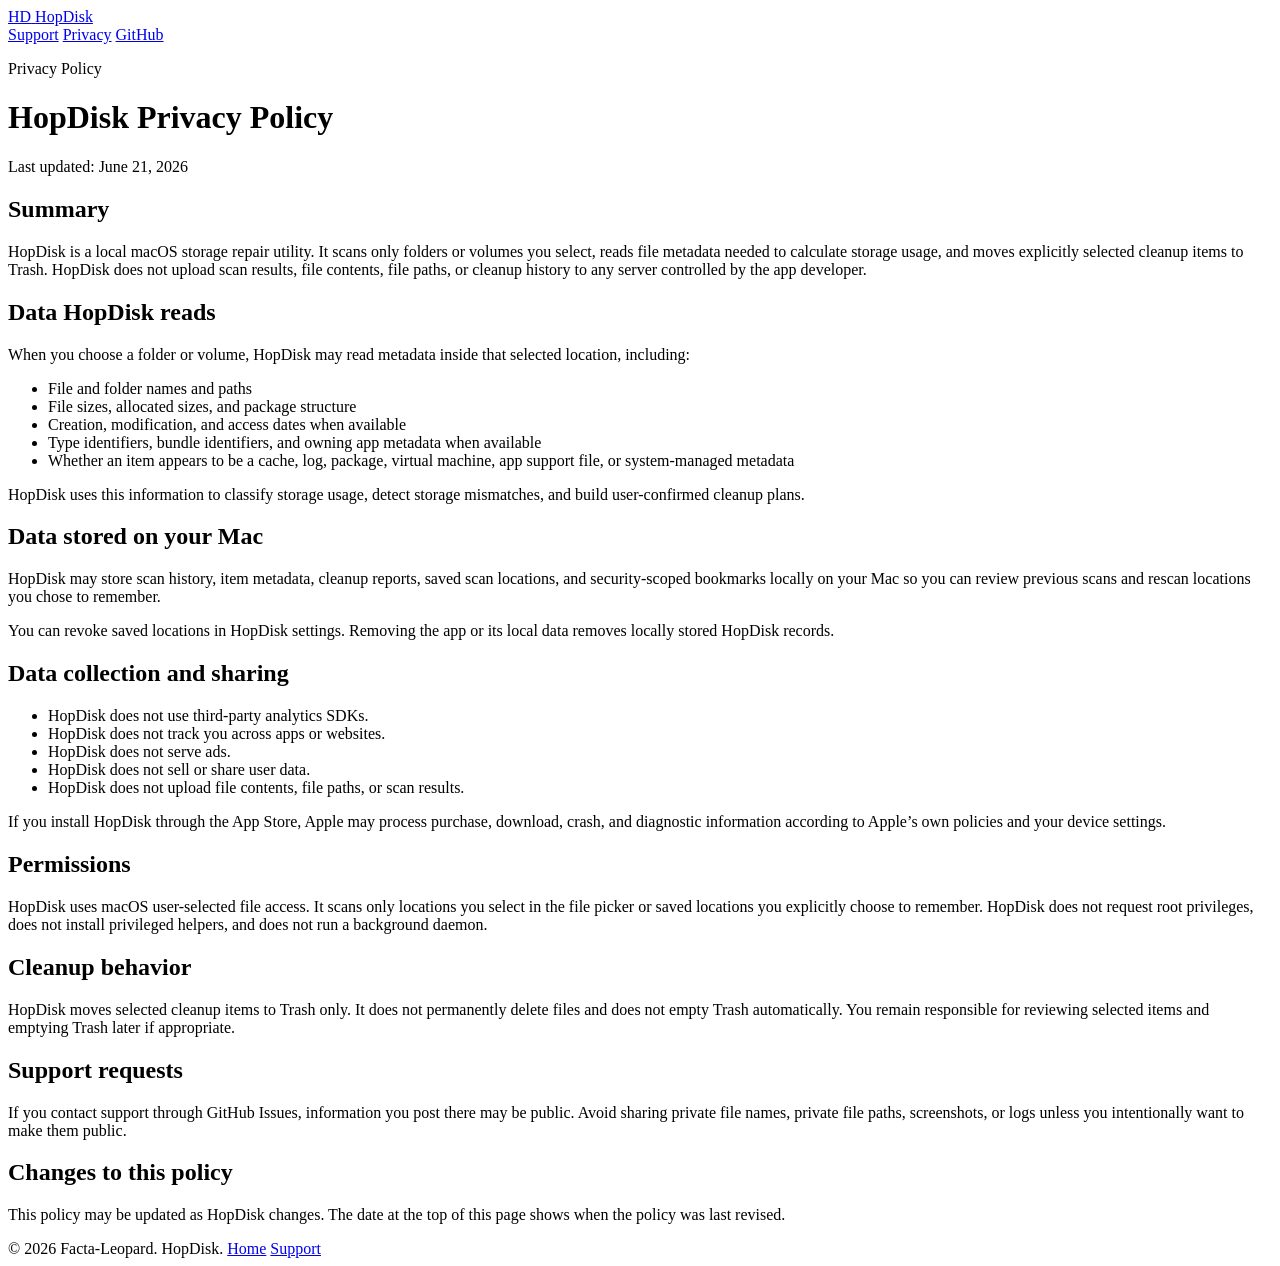
==== privacy.html @ efa1bc1f "Add HopDisk privacy policy" ====
<!doctype html>
<html lang="en">
<head>
  <meta charset="utf-8">
  <meta name="viewport" content="width=device-width, initial-scale=1">
  <title>HopDisk Privacy Policy</title>
  <meta name="description" content="Privacy Policy for HopDisk, a local macOS storage repair utility.">
  <link rel="stylesheet" href="assets/site.css">
</head>
<body>
  <header class="site-header">
    <a class="brand" href="index.html" aria-label="HopDisk home">
      <span class="brand-mark">HD</span>
      <span>HopDisk</span>
    </a>
    <nav class="nav" aria-label="Main navigation">
      <a href="support.html">Support</a>
      <a aria-current="page" href="privacy.html">Privacy</a>
      <a href="https://github.com/Facta-Leopard/HopDisk">GitHub</a>
    </nav>
  </header>

  <main class="document">
    <p class="eyebrow">Privacy Policy</p>
    <h1>HopDisk Privacy Policy</h1>
    <p class="muted">Last updated: June 21, 2026</p>

    <section>
      <h2>Summary</h2>
      <p>
        HopDisk is a local macOS storage repair utility. It scans only folders or volumes you select, reads file metadata needed
        to calculate storage usage, and moves explicitly selected cleanup items to Trash. HopDisk does not upload scan results,
        file contents, file paths, or cleanup history to any server controlled by the app developer.
      </p>
    </section>

    <section>
      <h2>Data HopDisk reads</h2>
      <p>When you choose a folder or volume, HopDisk may read metadata inside that selected location, including:</p>
      <ul>
        <li>File and folder names and paths</li>
        <li>File sizes, allocated sizes, and package structure</li>
        <li>Creation, modification, and access dates when available</li>
        <li>Type identifiers, bundle identifiers, and owning app metadata when available</li>
        <li>Whether an item appears to be a cache, log, package, virtual machine, app support file, or system-managed metadata</li>
      </ul>
      <p>
        HopDisk uses this information to classify storage usage, detect storage mismatches, and build user-confirmed cleanup plans.
      </p>
    </section>

    <section>
      <h2>Data stored on your Mac</h2>
      <p>
        HopDisk may store scan history, item metadata, cleanup reports, saved scan locations, and security-scoped bookmarks locally
        on your Mac so you can review previous scans and rescan locations you chose to remember.
      </p>
      <p>
        You can revoke saved locations in HopDisk settings. Removing the app or its local data removes locally stored HopDisk records.
      </p>
    </section>

    <section>
      <h2>Data collection and sharing</h2>
      <ul>
        <li>HopDisk does not use third-party analytics SDKs.</li>
        <li>HopDisk does not track you across apps or websites.</li>
        <li>HopDisk does not serve ads.</li>
        <li>HopDisk does not sell or share user data.</li>
        <li>HopDisk does not upload file contents, file paths, or scan results.</li>
      </ul>
      <p>
        If you install HopDisk through the App Store, Apple may process purchase, download, crash, and diagnostic information
        according to Apple’s own policies and your device settings.
      </p>
    </section>

    <section>
      <h2>Permissions</h2>
      <p>
        HopDisk uses macOS user-selected file access. It scans only locations you select in the file picker or saved locations you
        explicitly choose to remember. HopDisk does not request root privileges, does not install privileged helpers, and does not
        run a background daemon.
      </p>
    </section>

    <section>
      <h2>Cleanup behavior</h2>
      <p>
        HopDisk moves selected cleanup items to Trash only. It does not permanently delete files and does not empty Trash automatically.
        You remain responsible for reviewing selected items and emptying Trash later if appropriate.
      </p>
    </section>

    <section>
      <h2>Support requests</h2>
      <p>
        If you contact support through GitHub Issues, information you post there may be public. Avoid sharing private file names,
        private file paths, screenshots, or logs unless you intentionally want to make them public.
      </p>
    </section>

    <section>
      <h2>Changes to this policy</h2>
      <p>
        This policy may be updated as HopDisk changes. The date at the top of this page shows when the policy was last revised.
      </p>
    </section>
  </main>

  <footer class="footer">
    <span>© 2026 Facta-Leopard. HopDisk.</span>
    <span class="footer-links">
      <a href="index.html">Home</a>
      <a href="support.html">Support</a>
    </span>
  </footer>
</body>
</html>
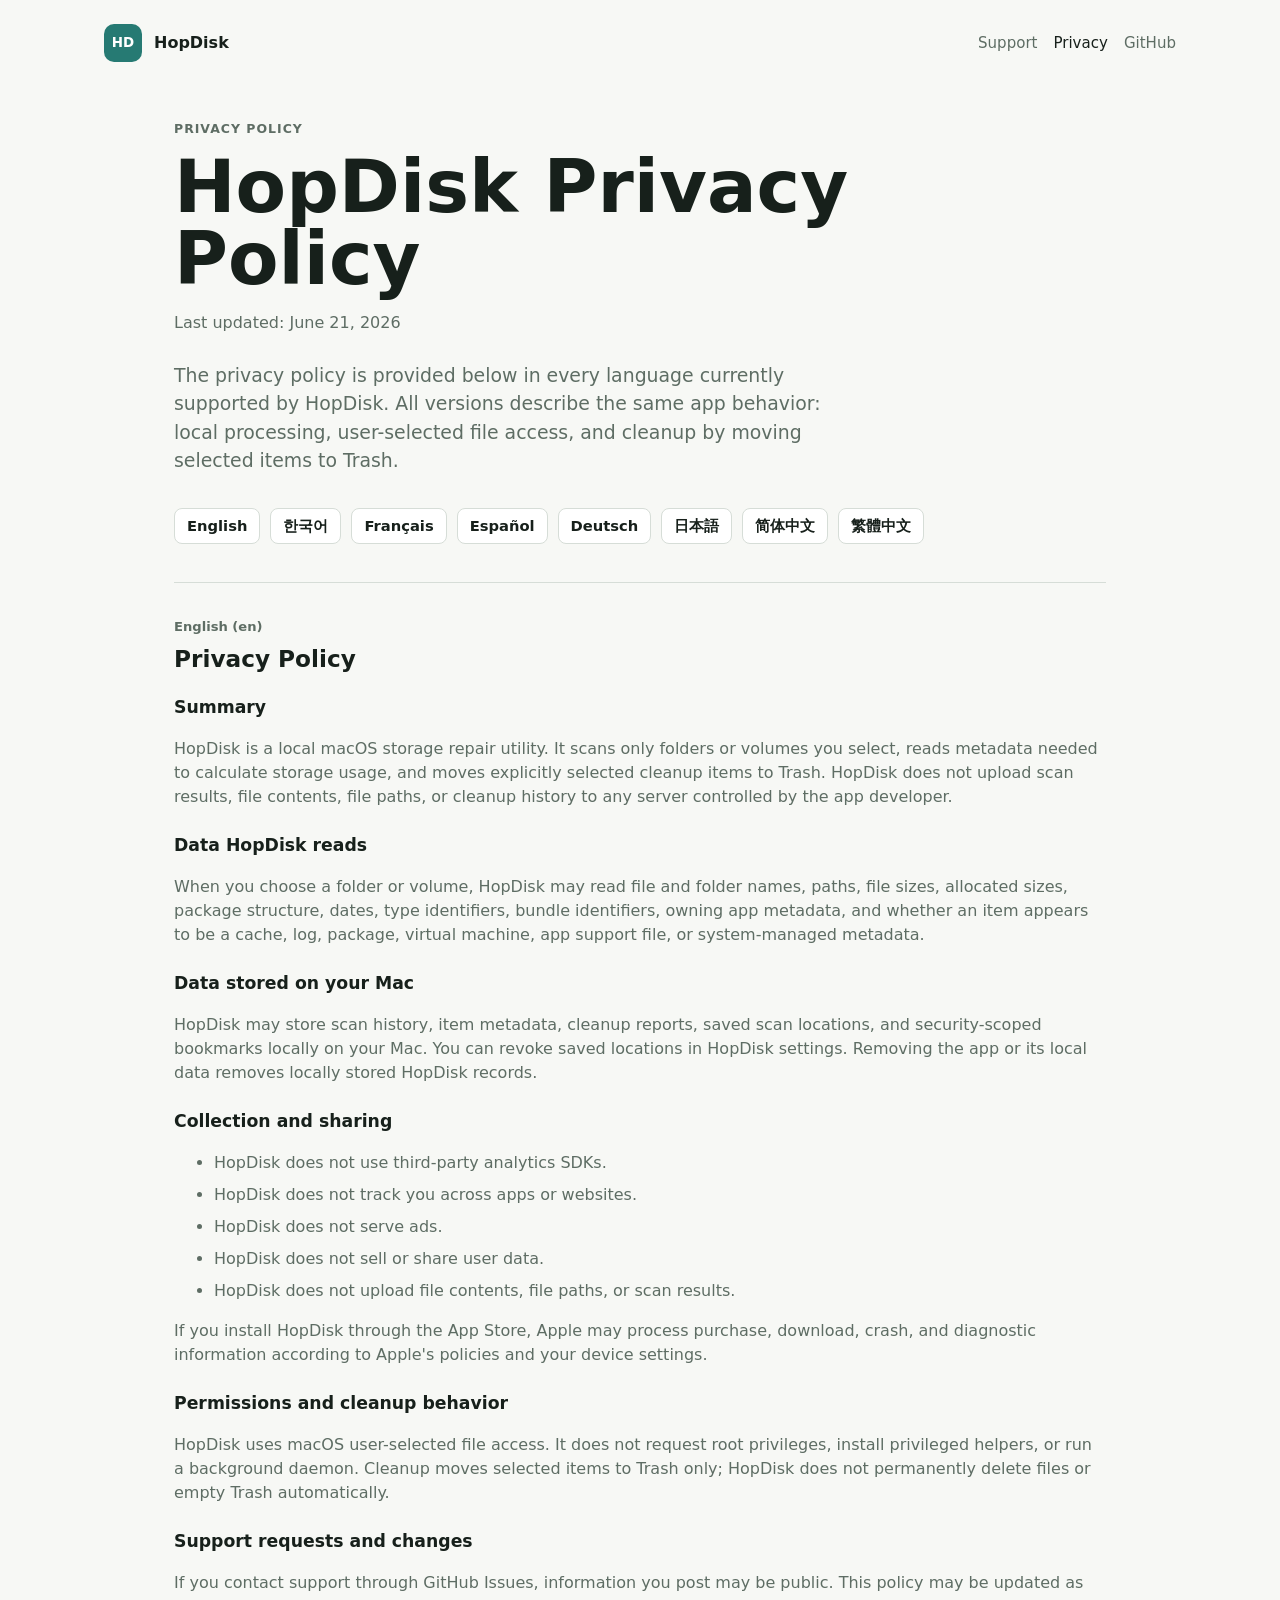
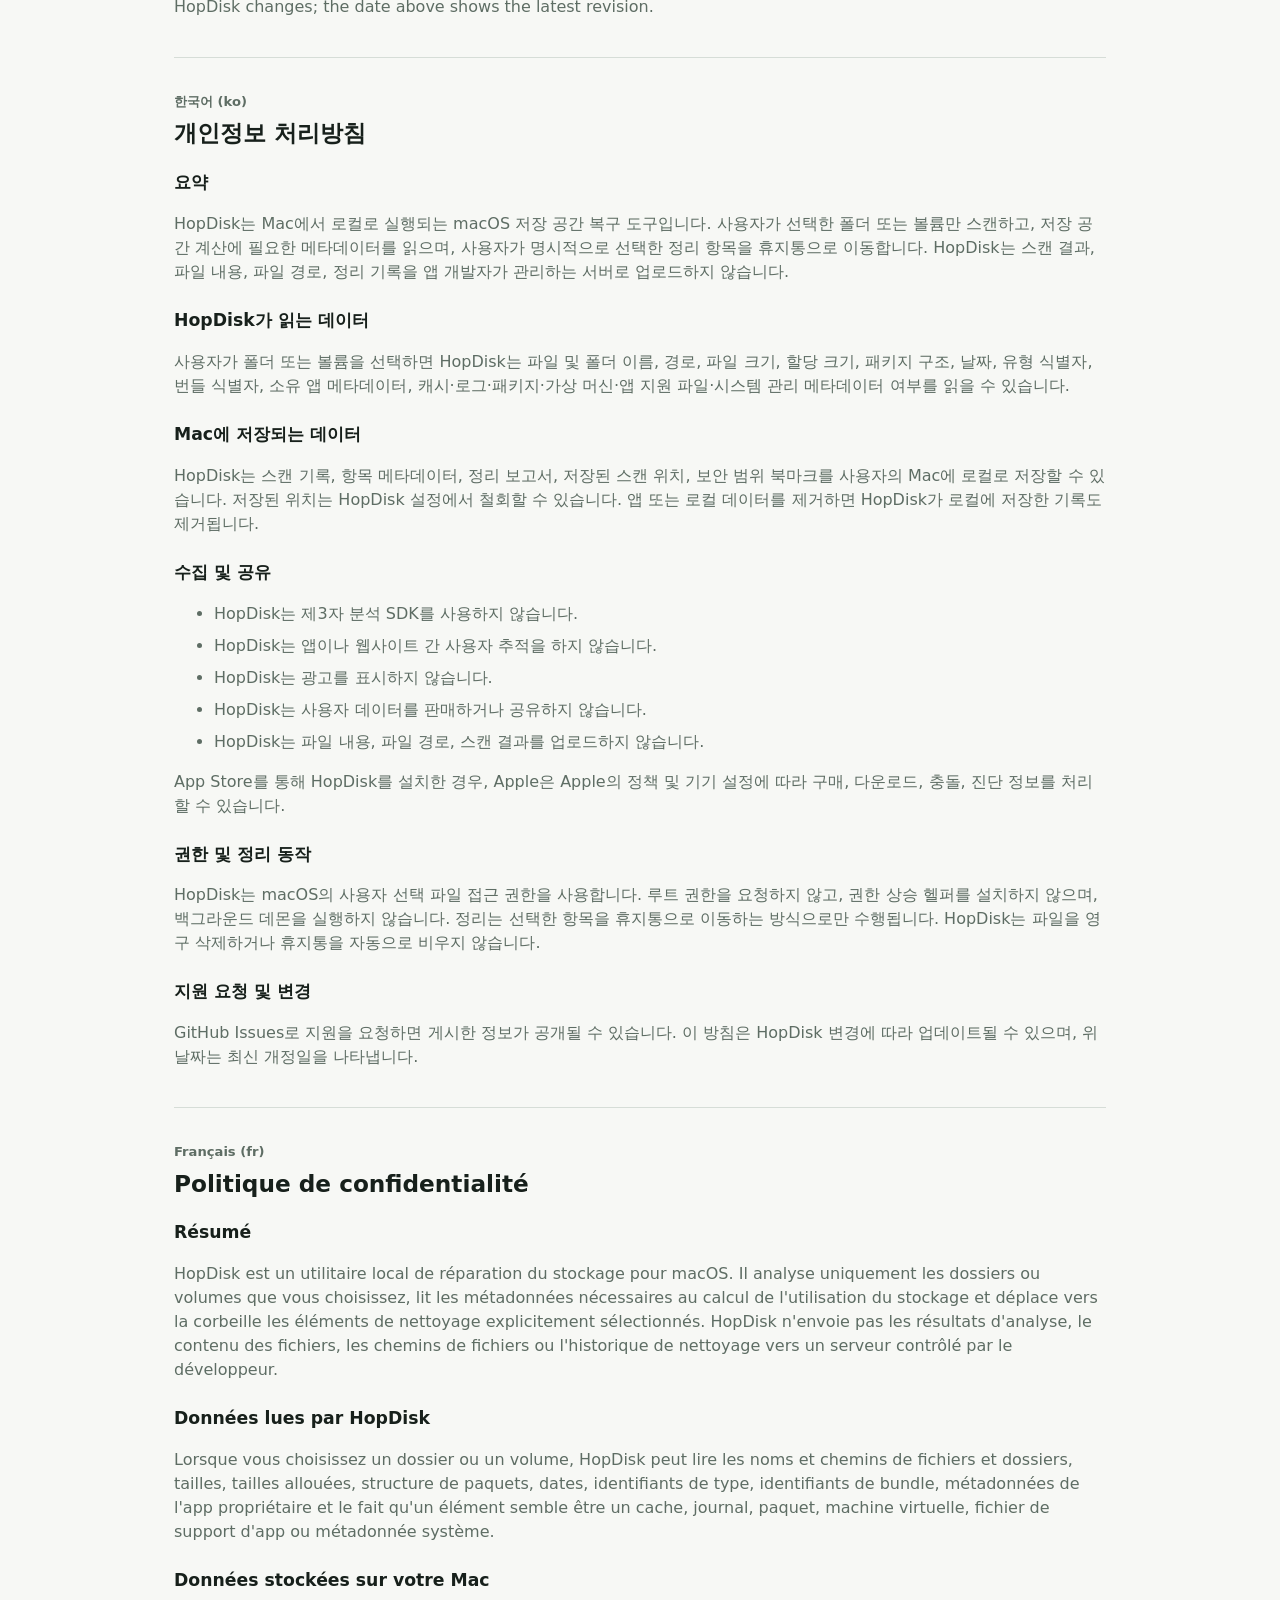
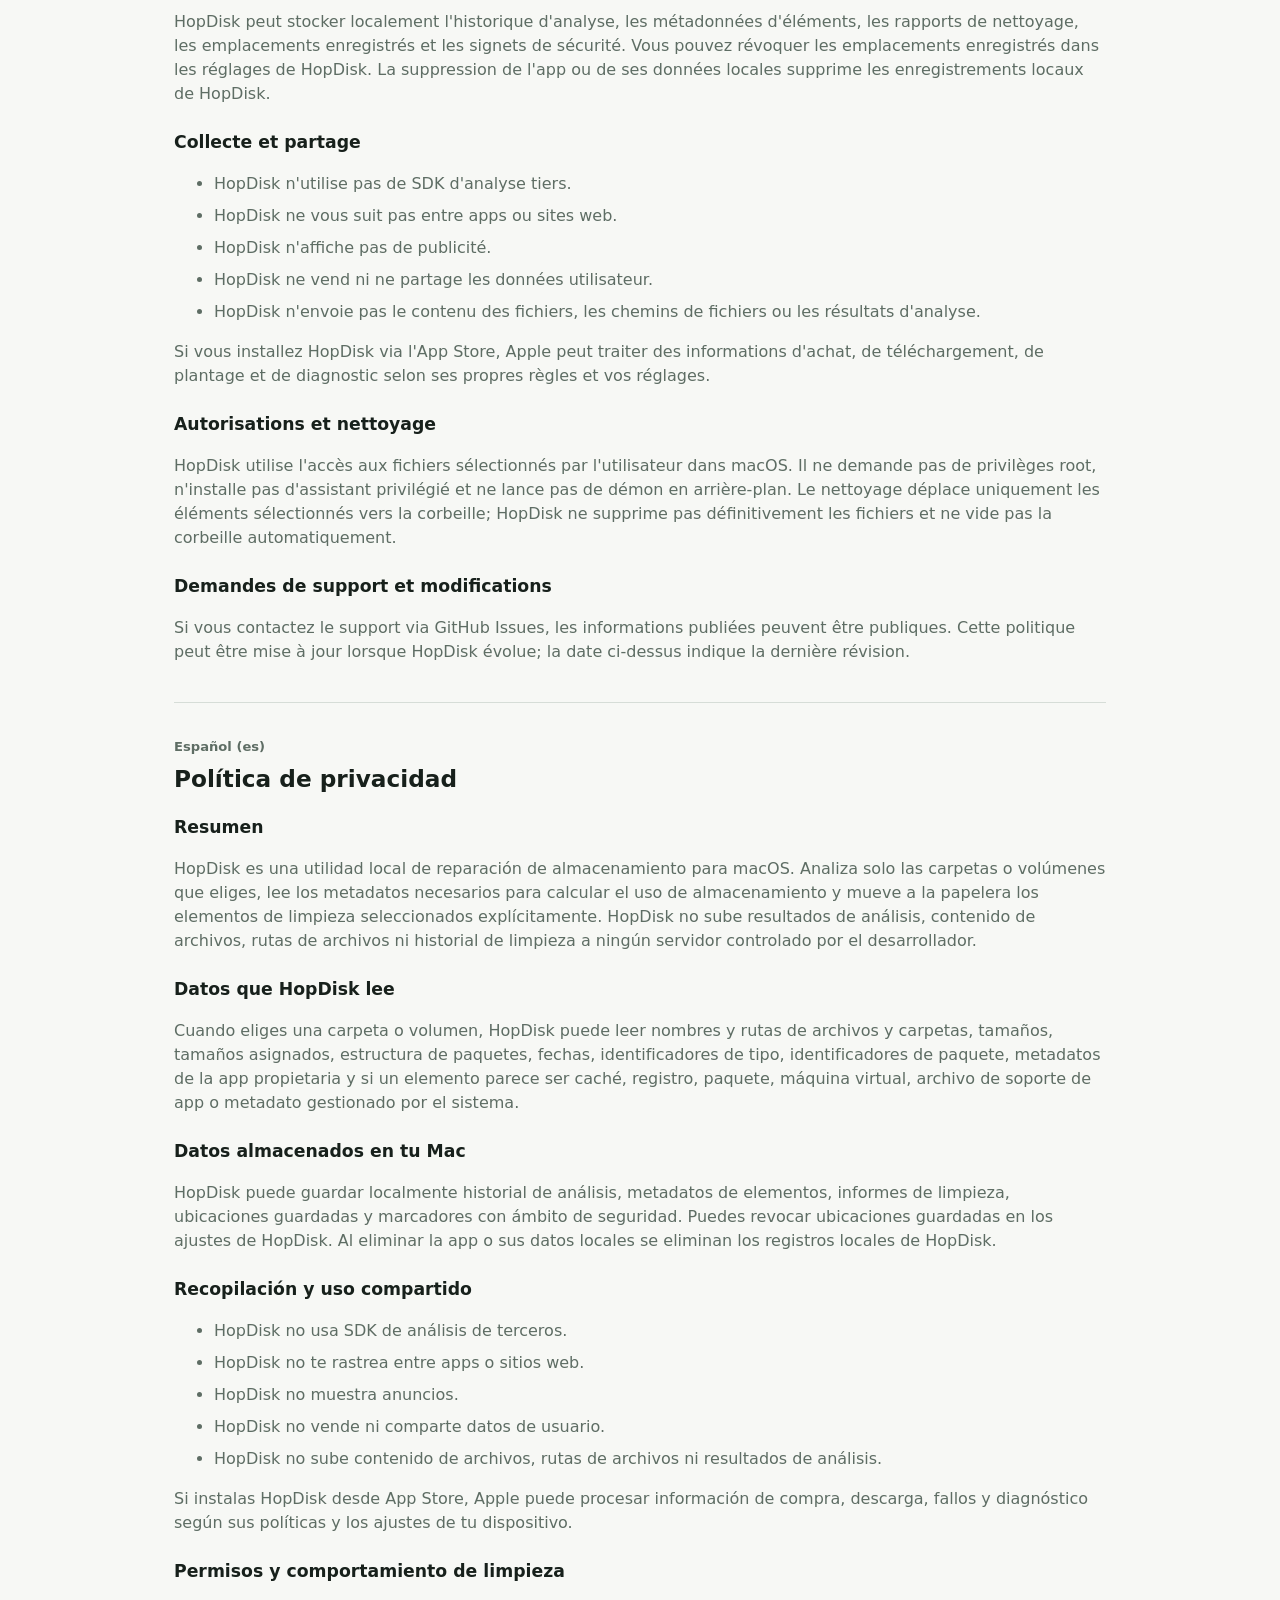
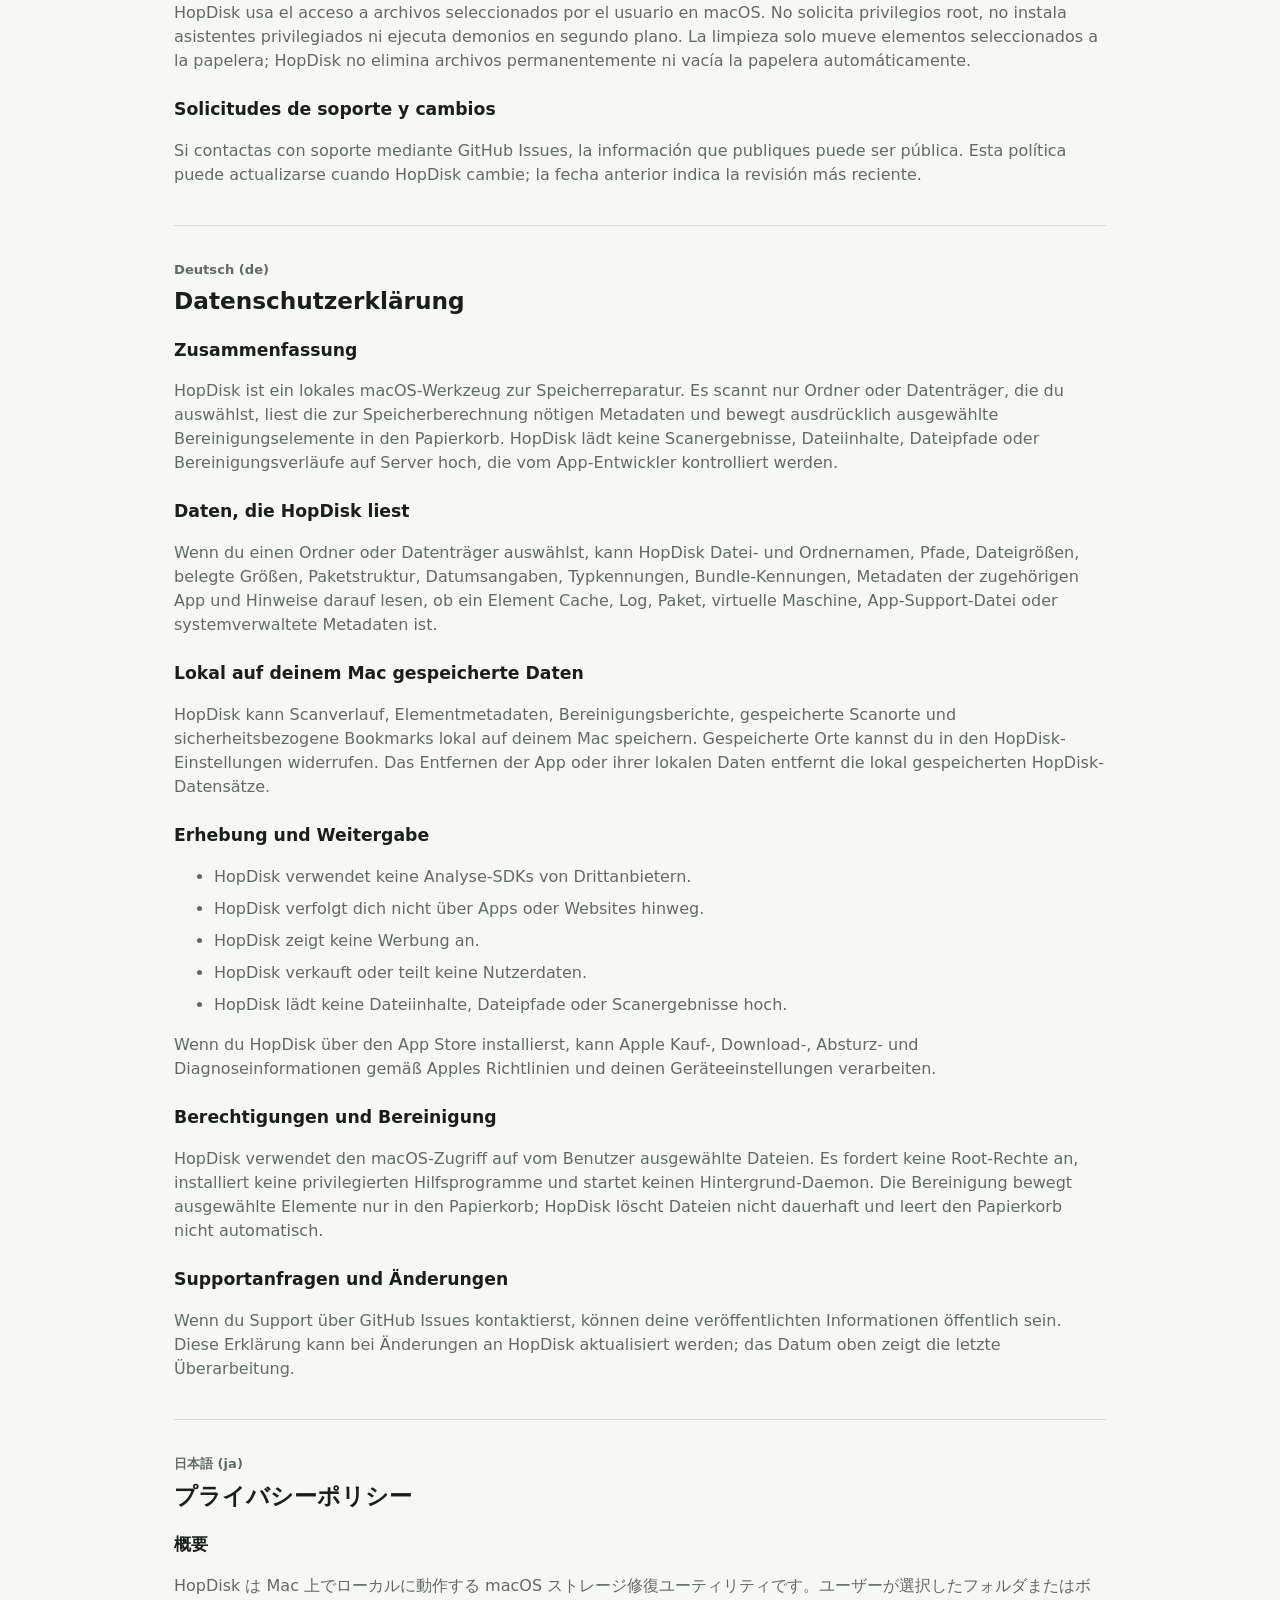
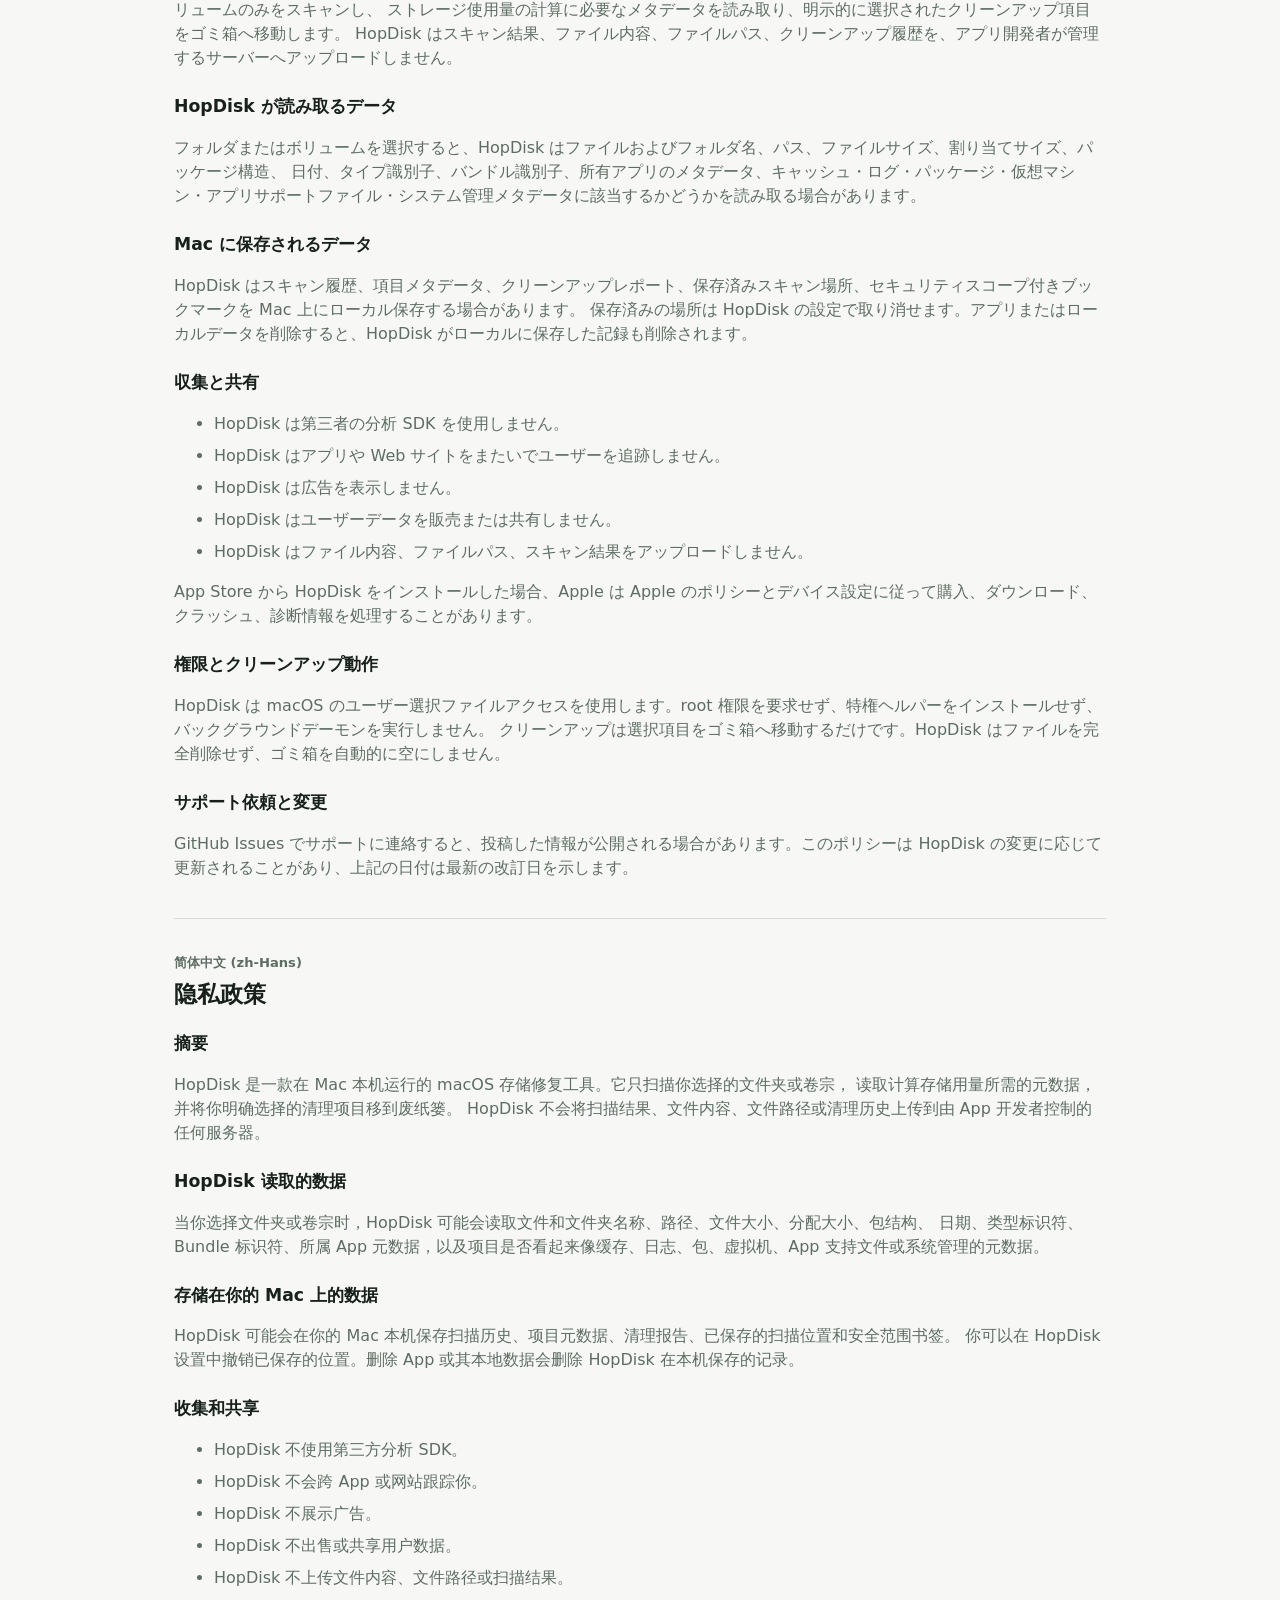
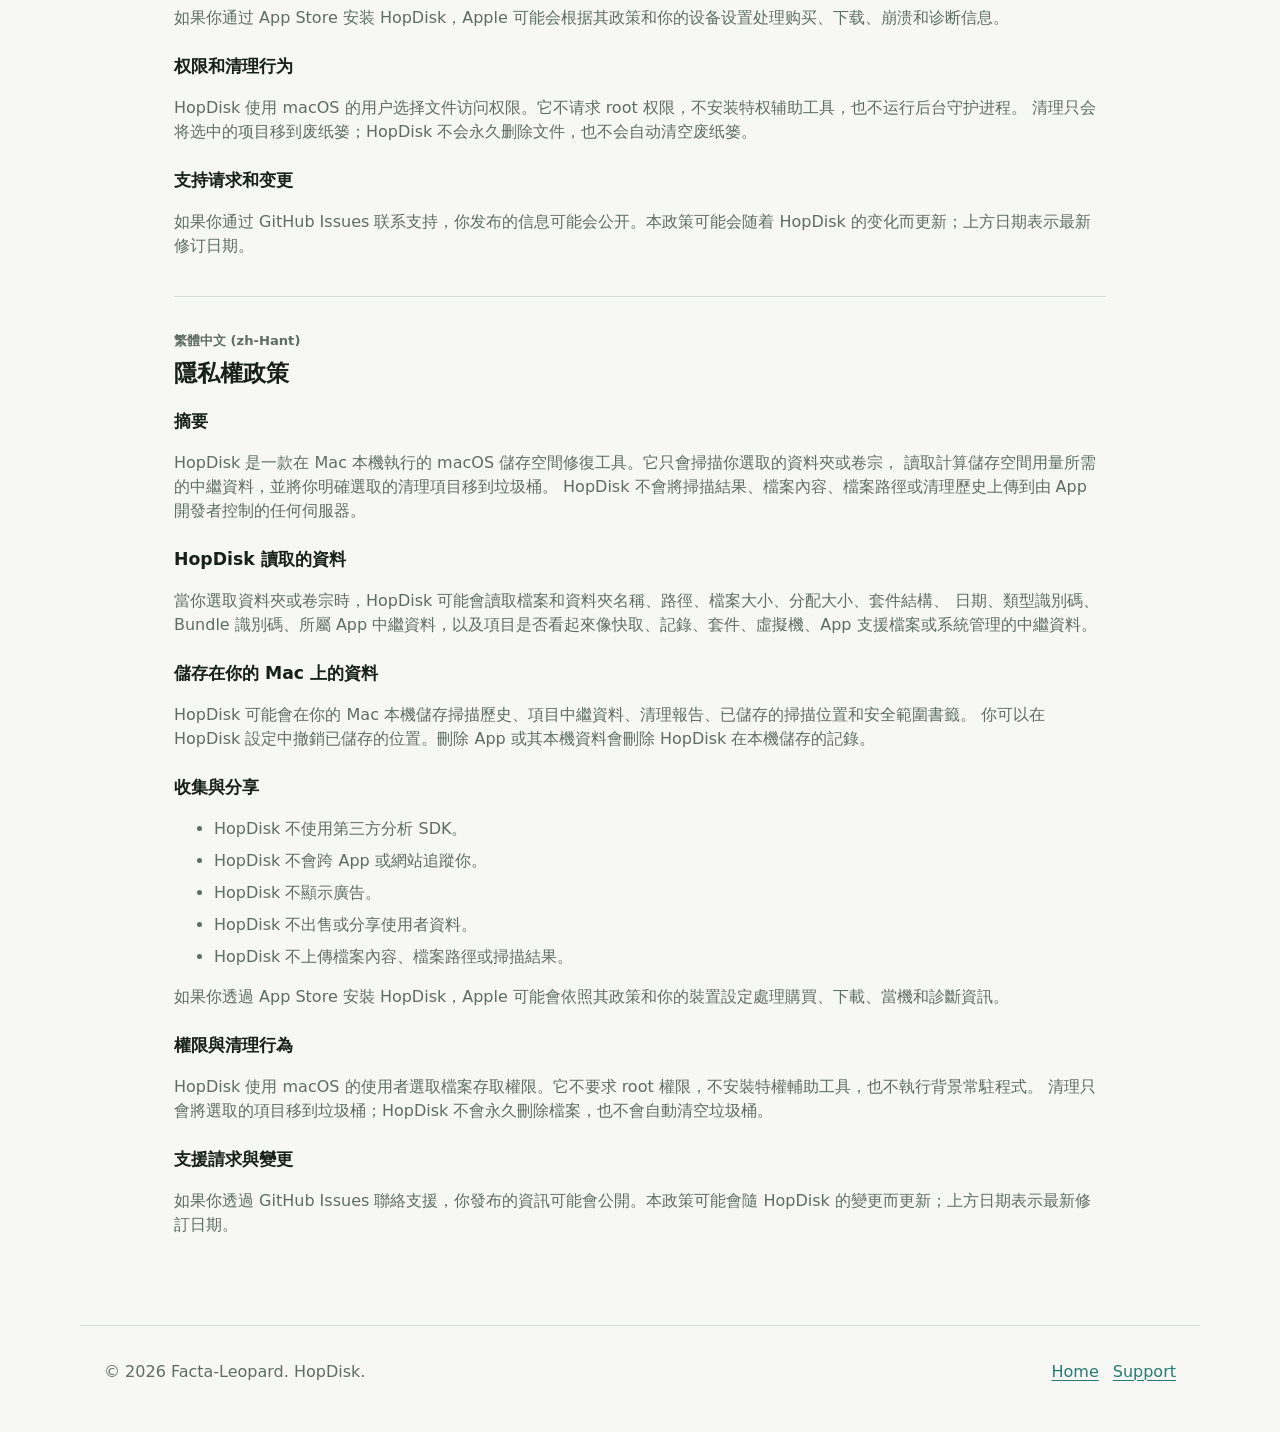
==== commit 8ed76f2f: "Add localized HopDisk privacy policy" ====
--- a/privacy.html
+++ b/privacy.html
@@ -4,7 +4,7 @@
   <meta charset="utf-8">
   <meta name="viewport" content="width=device-width, initial-scale=1">
   <title>HopDisk Privacy Policy</title>
-  <meta name="description" content="Privacy Policy for HopDisk, a local macOS storage repair utility.">
+  <meta name="description" content="Privacy Policy for HopDisk in all supported languages.">
   <link rel="stylesheet" href="assets/site.css">
 </head>
 <body>
@@ -20,48 +20,45 @@
     </nav>
   </header>
 
-  <main class="document">
+  <main class="document localized-doc">
     <p class="eyebrow">Privacy Policy</p>
     <h1>HopDisk Privacy Policy</h1>
     <p class="muted">Last updated: June 21, 2026</p>
-
-    <section>
-      <h2>Summary</h2>
-      <p>
-        HopDisk is a local macOS storage repair utility. It scans only folders or volumes you select, reads file metadata needed
-        to calculate storage usage, and moves explicitly selected cleanup items to Trash. HopDisk does not upload scan results,
-        file contents, file paths, or cleanup history to any server controlled by the app developer.
-      </p>
-    </section>
-
-    <section>
-      <h2>Data HopDisk reads</h2>
-      <p>When you choose a folder or volume, HopDisk may read metadata inside that selected location, including:</p>
-      <ul>
-        <li>File and folder names and paths</li>
-        <li>File sizes, allocated sizes, and package structure</li>
-        <li>Creation, modification, and access dates when available</li>
-        <li>Type identifiers, bundle identifiers, and owning app metadata when available</li>
-        <li>Whether an item appears to be a cache, log, package, virtual machine, app support file, or system-managed metadata</li>
-      </ul>
-      <p>
-        HopDisk uses this information to classify storage usage, detect storage mismatches, and build user-confirmed cleanup plans.
-      </p>
-    </section>
-
-    <section>
-      <h2>Data stored on your Mac</h2>
-      <p>
-        HopDisk may store scan history, item metadata, cleanup reports, saved scan locations, and security-scoped bookmarks locally
-        on your Mac so you can review previous scans and rescan locations you chose to remember.
-      </p>
-      <p>
+    <p class="lead">
+      The privacy policy is provided below in every language currently supported by HopDisk.
+      All versions describe the same app behavior: local processing, user-selected file access, and cleanup by moving selected items to Trash.
+    </p>
+
+    <nav class="language-menu" aria-label="Supported languages">
+      <a href="#privacy-en">English</a>
+      <a href="#privacy-ko">한국어</a>
+      <a href="#privacy-fr">Français</a>
+      <a href="#privacy-es">Español</a>
+      <a href="#privacy-de">Deutsch</a>
+      <a href="#privacy-ja">日本語</a>
+      <a href="#privacy-zh-Hans">简体中文</a>
+      <a href="#privacy-zh-Hant">繁體中文</a>
+    </nav>
+
+    <section id="privacy-en" class="language-block" lang="en">
+      <p class="language-label">English (en)</p>
+      <h2>Privacy Policy</h2>
+      <h3>Summary</h3>
+      <p>
+        HopDisk is a local macOS storage repair utility. It scans only folders or volumes you select, reads metadata needed to calculate storage usage,
+        and moves explicitly selected cleanup items to Trash. HopDisk does not upload scan results, file contents, file paths, or cleanup history to any server controlled by the app developer.
+      </p>
+      <h3>Data HopDisk reads</h3>
+      <p>
+        When you choose a folder or volume, HopDisk may read file and folder names, paths, file sizes, allocated sizes, package structure, dates,
+        type identifiers, bundle identifiers, owning app metadata, and whether an item appears to be a cache, log, package, virtual machine, app support file, or system-managed metadata.
+      </p>
+      <h3>Data stored on your Mac</h3>
+      <p>
+        HopDisk may store scan history, item metadata, cleanup reports, saved scan locations, and security-scoped bookmarks locally on your Mac.
         You can revoke saved locations in HopDisk settings. Removing the app or its local data removes locally stored HopDisk records.
       </p>
-    </section>
-
-    <section>
-      <h2>Data collection and sharing</h2>
+      <h3>Collection and sharing</h3>
       <ul>
         <li>HopDisk does not use third-party analytics SDKs.</li>
         <li>HopDisk does not track you across apps or websites.</li>
@@ -69,41 +66,288 @@
         <li>HopDisk does not sell or share user data.</li>
         <li>HopDisk does not upload file contents, file paths, or scan results.</li>
       </ul>
-      <p>
-        If you install HopDisk through the App Store, Apple may process purchase, download, crash, and diagnostic information
-        according to Apple’s own policies and your device settings.
-      </p>
-    </section>
-
-    <section>
-      <h2>Permissions</h2>
-      <p>
-        HopDisk uses macOS user-selected file access. It scans only locations you select in the file picker or saved locations you
-        explicitly choose to remember. HopDisk does not request root privileges, does not install privileged helpers, and does not
-        run a background daemon.
-      </p>
-    </section>
-
-    <section>
-      <h2>Cleanup behavior</h2>
-      <p>
-        HopDisk moves selected cleanup items to Trash only. It does not permanently delete files and does not empty Trash automatically.
-        You remain responsible for reviewing selected items and emptying Trash later if appropriate.
-      </p>
-    </section>
-
-    <section>
-      <h2>Support requests</h2>
-      <p>
-        If you contact support through GitHub Issues, information you post there may be public. Avoid sharing private file names,
-        private file paths, screenshots, or logs unless you intentionally want to make them public.
-      </p>
-    </section>
-
-    <section>
-      <h2>Changes to this policy</h2>
-      <p>
-        This policy may be updated as HopDisk changes. The date at the top of this page shows when the policy was last revised.
+      <p>If you install HopDisk through the App Store, Apple may process purchase, download, crash, and diagnostic information according to Apple's policies and your device settings.</p>
+      <h3>Permissions and cleanup behavior</h3>
+      <p>
+        HopDisk uses macOS user-selected file access. It does not request root privileges, install privileged helpers, or run a background daemon.
+        Cleanup moves selected items to Trash only; HopDisk does not permanently delete files or empty Trash automatically.
+      </p>
+      <h3>Support requests and changes</h3>
+      <p>
+        If you contact support through GitHub Issues, information you post may be public. This policy may be updated as HopDisk changes; the date above shows the latest revision.
+      </p>
+    </section>
+
+    <section id="privacy-ko" class="language-block" lang="ko">
+      <p class="language-label">한국어 (ko)</p>
+      <h2>개인정보 처리방침</h2>
+      <h3>요약</h3>
+      <p>
+        HopDisk는 Mac에서 로컬로 실행되는 macOS 저장 공간 복구 도구입니다. 사용자가 선택한 폴더 또는 볼륨만 스캔하고,
+        저장 공간 계산에 필요한 메타데이터를 읽으며, 사용자가 명시적으로 선택한 정리 항목을 휴지통으로 이동합니다.
+        HopDisk는 스캔 결과, 파일 내용, 파일 경로, 정리 기록을 앱 개발자가 관리하는 서버로 업로드하지 않습니다.
+      </p>
+      <h3>HopDisk가 읽는 데이터</h3>
+      <p>
+        사용자가 폴더 또는 볼륨을 선택하면 HopDisk는 파일 및 폴더 이름, 경로, 파일 크기, 할당 크기, 패키지 구조, 날짜,
+        유형 식별자, 번들 식별자, 소유 앱 메타데이터, 캐시·로그·패키지·가상 머신·앱 지원 파일·시스템 관리 메타데이터 여부를 읽을 수 있습니다.
+      </p>
+      <h3>Mac에 저장되는 데이터</h3>
+      <p>
+        HopDisk는 스캔 기록, 항목 메타데이터, 정리 보고서, 저장된 스캔 위치, 보안 범위 북마크를 사용자의 Mac에 로컬로 저장할 수 있습니다.
+        저장된 위치는 HopDisk 설정에서 철회할 수 있습니다. 앱 또는 로컬 데이터를 제거하면 HopDisk가 로컬에 저장한 기록도 제거됩니다.
+      </p>
+      <h3>수집 및 공유</h3>
+      <ul>
+        <li>HopDisk는 제3자 분석 SDK를 사용하지 않습니다.</li>
+        <li>HopDisk는 앱이나 웹사이트 간 사용자 추적을 하지 않습니다.</li>
+        <li>HopDisk는 광고를 표시하지 않습니다.</li>
+        <li>HopDisk는 사용자 데이터를 판매하거나 공유하지 않습니다.</li>
+        <li>HopDisk는 파일 내용, 파일 경로, 스캔 결과를 업로드하지 않습니다.</li>
+      </ul>
+      <p>App Store를 통해 HopDisk를 설치한 경우, Apple은 Apple의 정책 및 기기 설정에 따라 구매, 다운로드, 충돌, 진단 정보를 처리할 수 있습니다.</p>
+      <h3>권한 및 정리 동작</h3>
+      <p>
+        HopDisk는 macOS의 사용자 선택 파일 접근 권한을 사용합니다. 루트 권한을 요청하지 않고, 권한 상승 헬퍼를 설치하지 않으며, 백그라운드 데몬을 실행하지 않습니다.
+        정리는 선택한 항목을 휴지통으로 이동하는 방식으로만 수행됩니다. HopDisk는 파일을 영구 삭제하거나 휴지통을 자동으로 비우지 않습니다.
+      </p>
+      <h3>지원 요청 및 변경</h3>
+      <p>
+        GitHub Issues로 지원을 요청하면 게시한 정보가 공개될 수 있습니다. 이 방침은 HopDisk 변경에 따라 업데이트될 수 있으며, 위 날짜는 최신 개정일을 나타냅니다.
+      </p>
+    </section>
+
+    <section id="privacy-fr" class="language-block" lang="fr">
+      <p class="language-label">Français (fr)</p>
+      <h2>Politique de confidentialité</h2>
+      <h3>Résumé</h3>
+      <p>
+        HopDisk est un utilitaire local de réparation du stockage pour macOS. Il analyse uniquement les dossiers ou volumes que vous choisissez,
+        lit les métadonnées nécessaires au calcul de l'utilisation du stockage et déplace vers la corbeille les éléments de nettoyage explicitement sélectionnés.
+        HopDisk n'envoie pas les résultats d'analyse, le contenu des fichiers, les chemins de fichiers ou l'historique de nettoyage vers un serveur contrôlé par le développeur.
+      </p>
+      <h3>Données lues par HopDisk</h3>
+      <p>
+        Lorsque vous choisissez un dossier ou un volume, HopDisk peut lire les noms et chemins de fichiers et dossiers, tailles, tailles allouées,
+        structure de paquets, dates, identifiants de type, identifiants de bundle, métadonnées de l'app propriétaire et le fait qu'un élément semble être un cache, journal, paquet, machine virtuelle, fichier de support d'app ou métadonnée système.
+      </p>
+      <h3>Données stockées sur votre Mac</h3>
+      <p>
+        HopDisk peut stocker localement l'historique d'analyse, les métadonnées d'éléments, les rapports de nettoyage, les emplacements enregistrés et les signets de sécurité.
+        Vous pouvez révoquer les emplacements enregistrés dans les réglages de HopDisk. La suppression de l'app ou de ses données locales supprime les enregistrements locaux de HopDisk.
+      </p>
+      <h3>Collecte et partage</h3>
+      <ul>
+        <li>HopDisk n'utilise pas de SDK d'analyse tiers.</li>
+        <li>HopDisk ne vous suit pas entre apps ou sites web.</li>
+        <li>HopDisk n'affiche pas de publicité.</li>
+        <li>HopDisk ne vend ni ne partage les données utilisateur.</li>
+        <li>HopDisk n'envoie pas le contenu des fichiers, les chemins de fichiers ou les résultats d'analyse.</li>
+      </ul>
+      <p>Si vous installez HopDisk via l'App Store, Apple peut traiter des informations d'achat, de téléchargement, de plantage et de diagnostic selon ses propres règles et vos réglages.</p>
+      <h3>Autorisations et nettoyage</h3>
+      <p>
+        HopDisk utilise l'accès aux fichiers sélectionnés par l'utilisateur dans macOS. Il ne demande pas de privilèges root, n'installe pas d'assistant privilégié et ne lance pas de démon en arrière-plan.
+        Le nettoyage déplace uniquement les éléments sélectionnés vers la corbeille; HopDisk ne supprime pas définitivement les fichiers et ne vide pas la corbeille automatiquement.
+      </p>
+      <h3>Demandes de support et modifications</h3>
+      <p>
+        Si vous contactez le support via GitHub Issues, les informations publiées peuvent être publiques. Cette politique peut être mise à jour lorsque HopDisk évolue; la date ci-dessus indique la dernière révision.
+      </p>
+    </section>
+
+    <section id="privacy-es" class="language-block" lang="es">
+      <p class="language-label">Español (es)</p>
+      <h2>Política de privacidad</h2>
+      <h3>Resumen</h3>
+      <p>
+        HopDisk es una utilidad local de reparación de almacenamiento para macOS. Analiza solo las carpetas o volúmenes que eliges,
+        lee los metadatos necesarios para calcular el uso de almacenamiento y mueve a la papelera los elementos de limpieza seleccionados explícitamente.
+        HopDisk no sube resultados de análisis, contenido de archivos, rutas de archivos ni historial de limpieza a ningún servidor controlado por el desarrollador.
+      </p>
+      <h3>Datos que HopDisk lee</h3>
+      <p>
+        Cuando eliges una carpeta o volumen, HopDisk puede leer nombres y rutas de archivos y carpetas, tamaños, tamaños asignados, estructura de paquetes,
+        fechas, identificadores de tipo, identificadores de paquete, metadatos de la app propietaria y si un elemento parece ser caché, registro, paquete, máquina virtual, archivo de soporte de app o metadato gestionado por el sistema.
+      </p>
+      <h3>Datos almacenados en tu Mac</h3>
+      <p>
+        HopDisk puede guardar localmente historial de análisis, metadatos de elementos, informes de limpieza, ubicaciones guardadas y marcadores con ámbito de seguridad.
+        Puedes revocar ubicaciones guardadas en los ajustes de HopDisk. Al eliminar la app o sus datos locales se eliminan los registros locales de HopDisk.
+      </p>
+      <h3>Recopilación y uso compartido</h3>
+      <ul>
+        <li>HopDisk no usa SDK de análisis de terceros.</li>
+        <li>HopDisk no te rastrea entre apps o sitios web.</li>
+        <li>HopDisk no muestra anuncios.</li>
+        <li>HopDisk no vende ni comparte datos de usuario.</li>
+        <li>HopDisk no sube contenido de archivos, rutas de archivos ni resultados de análisis.</li>
+      </ul>
+      <p>Si instalas HopDisk desde App Store, Apple puede procesar información de compra, descarga, fallos y diagnóstico según sus políticas y los ajustes de tu dispositivo.</p>
+      <h3>Permisos y comportamiento de limpieza</h3>
+      <p>
+        HopDisk usa el acceso a archivos seleccionados por el usuario en macOS. No solicita privilegios root, no instala asistentes privilegiados ni ejecuta demonios en segundo plano.
+        La limpieza solo mueve elementos seleccionados a la papelera; HopDisk no elimina archivos permanentemente ni vacía la papelera automáticamente.
+      </p>
+      <h3>Solicitudes de soporte y cambios</h3>
+      <p>
+        Si contactas con soporte mediante GitHub Issues, la información que publiques puede ser pública. Esta política puede actualizarse cuando HopDisk cambie; la fecha anterior indica la revisión más reciente.
+      </p>
+    </section>
+
+    <section id="privacy-de" class="language-block" lang="de">
+      <p class="language-label">Deutsch (de)</p>
+      <h2>Datenschutzerklärung</h2>
+      <h3>Zusammenfassung</h3>
+      <p>
+        HopDisk ist ein lokales macOS-Werkzeug zur Speicherreparatur. Es scannt nur Ordner oder Datenträger, die du auswählst,
+        liest die zur Speicherberechnung nötigen Metadaten und bewegt ausdrücklich ausgewählte Bereinigungselemente in den Papierkorb.
+        HopDisk lädt keine Scanergebnisse, Dateiinhalte, Dateipfade oder Bereinigungsverläufe auf Server hoch, die vom App-Entwickler kontrolliert werden.
+      </p>
+      <h3>Daten, die HopDisk liest</h3>
+      <p>
+        Wenn du einen Ordner oder Datenträger auswählst, kann HopDisk Datei- und Ordnernamen, Pfade, Dateigrößen, belegte Größen, Paketstruktur,
+        Datumsangaben, Typkennungen, Bundle-Kennungen, Metadaten der zugehörigen App und Hinweise darauf lesen, ob ein Element Cache, Log, Paket, virtuelle Maschine, App-Support-Datei oder systemverwaltete Metadaten ist.
+      </p>
+      <h3>Lokal auf deinem Mac gespeicherte Daten</h3>
+      <p>
+        HopDisk kann Scanverlauf, Elementmetadaten, Bereinigungsberichte, gespeicherte Scanorte und sicherheitsbezogene Bookmarks lokal auf deinem Mac speichern.
+        Gespeicherte Orte kannst du in den HopDisk-Einstellungen widerrufen. Das Entfernen der App oder ihrer lokalen Daten entfernt die lokal gespeicherten HopDisk-Datensätze.
+      </p>
+      <h3>Erhebung und Weitergabe</h3>
+      <ul>
+        <li>HopDisk verwendet keine Analyse-SDKs von Drittanbietern.</li>
+        <li>HopDisk verfolgt dich nicht über Apps oder Websites hinweg.</li>
+        <li>HopDisk zeigt keine Werbung an.</li>
+        <li>HopDisk verkauft oder teilt keine Nutzerdaten.</li>
+        <li>HopDisk lädt keine Dateiinhalte, Dateipfade oder Scanergebnisse hoch.</li>
+      </ul>
+      <p>Wenn du HopDisk über den App Store installierst, kann Apple Kauf-, Download-, Absturz- und Diagnoseinformationen gemäß Apples Richtlinien und deinen Geräteeinstellungen verarbeiten.</p>
+      <h3>Berechtigungen und Bereinigung</h3>
+      <p>
+        HopDisk verwendet den macOS-Zugriff auf vom Benutzer ausgewählte Dateien. Es fordert keine Root-Rechte an, installiert keine privilegierten Hilfsprogramme und startet keinen Hintergrund-Daemon.
+        Die Bereinigung bewegt ausgewählte Elemente nur in den Papierkorb; HopDisk löscht Dateien nicht dauerhaft und leert den Papierkorb nicht automatisch.
+      </p>
+      <h3>Supportanfragen und Änderungen</h3>
+      <p>
+        Wenn du Support über GitHub Issues kontaktierst, können deine veröffentlichten Informationen öffentlich sein. Diese Erklärung kann bei Änderungen an HopDisk aktualisiert werden; das Datum oben zeigt die letzte Überarbeitung.
+      </p>
+    </section>
+
+    <section id="privacy-ja" class="language-block" lang="ja">
+      <p class="language-label">日本語 (ja)</p>
+      <h2>プライバシーポリシー</h2>
+      <h3>概要</h3>
+      <p>
+        HopDisk は Mac 上でローカルに動作する macOS ストレージ修復ユーティリティです。ユーザーが選択したフォルダまたはボリュームのみをスキャンし、
+        ストレージ使用量の計算に必要なメタデータを読み取り、明示的に選択されたクリーンアップ項目をゴミ箱へ移動します。
+        HopDisk はスキャン結果、ファイル内容、ファイルパス、クリーンアップ履歴を、アプリ開発者が管理するサーバーへアップロードしません。
+      </p>
+      <h3>HopDisk が読み取るデータ</h3>
+      <p>
+        フォルダまたはボリュームを選択すると、HopDisk はファイルおよびフォルダ名、パス、ファイルサイズ、割り当てサイズ、パッケージ構造、
+        日付、タイプ識別子、バンドル識別子、所有アプリのメタデータ、キャッシュ・ログ・パッケージ・仮想マシン・アプリサポートファイル・システム管理メタデータに該当するかどうかを読み取る場合があります。
+      </p>
+      <h3>Mac に保存されるデータ</h3>
+      <p>
+        HopDisk はスキャン履歴、項目メタデータ、クリーンアップレポート、保存済みスキャン場所、セキュリティスコープ付きブックマークを Mac 上にローカル保存する場合があります。
+        保存済みの場所は HopDisk の設定で取り消せます。アプリまたはローカルデータを削除すると、HopDisk がローカルに保存した記録も削除されます。
+      </p>
+      <h3>収集と共有</h3>
+      <ul>
+        <li>HopDisk は第三者の分析 SDK を使用しません。</li>
+        <li>HopDisk はアプリや Web サイトをまたいでユーザーを追跡しません。</li>
+        <li>HopDisk は広告を表示しません。</li>
+        <li>HopDisk はユーザーデータを販売または共有しません。</li>
+        <li>HopDisk はファイル内容、ファイルパス、スキャン結果をアップロードしません。</li>
+      </ul>
+      <p>App Store から HopDisk をインストールした場合、Apple は Apple のポリシーとデバイス設定に従って購入、ダウンロード、クラッシュ、診断情報を処理することがあります。</p>
+      <h3>権限とクリーンアップ動作</h3>
+      <p>
+        HopDisk は macOS のユーザー選択ファイルアクセスを使用します。root 権限を要求せず、特権ヘルパーをインストールせず、バックグラウンドデーモンを実行しません。
+        クリーンアップは選択項目をゴミ箱へ移動するだけです。HopDisk はファイルを完全削除せず、ゴミ箱を自動的に空にしません。
+      </p>
+      <h3>サポート依頼と変更</h3>
+      <p>
+        GitHub Issues でサポートに連絡すると、投稿した情報が公開される場合があります。このポリシーは HopDisk の変更に応じて更新されることがあり、上記の日付は最新の改訂日を示します。
+      </p>
+    </section>
+
+    <section id="privacy-zh-Hans" class="language-block" lang="zh-Hans">
+      <p class="language-label">简体中文 (zh-Hans)</p>
+      <h2>隐私政策</h2>
+      <h3>摘要</h3>
+      <p>
+        HopDisk 是一款在 Mac 本机运行的 macOS 存储修复工具。它只扫描你选择的文件夹或卷宗，
+        读取计算存储用量所需的元数据，并将你明确选择的清理项目移到废纸篓。
+        HopDisk 不会将扫描结果、文件内容、文件路径或清理历史上传到由 App 开发者控制的任何服务器。
+      </p>
+      <h3>HopDisk 读取的数据</h3>
+      <p>
+        当你选择文件夹或卷宗时，HopDisk 可能会读取文件和文件夹名称、路径、文件大小、分配大小、包结构、
+        日期、类型标识符、Bundle 标识符、所属 App 元数据，以及项目是否看起来像缓存、日志、包、虚拟机、App 支持文件或系统管理的元数据。
+      </p>
+      <h3>存储在你的 Mac 上的数据</h3>
+      <p>
+        HopDisk 可能会在你的 Mac 本机保存扫描历史、项目元数据、清理报告、已保存的扫描位置和安全范围书签。
+        你可以在 HopDisk 设置中撤销已保存的位置。删除 App 或其本地数据会删除 HopDisk 在本机保存的记录。
+      </p>
+      <h3>收集和共享</h3>
+      <ul>
+        <li>HopDisk 不使用第三方分析 SDK。</li>
+        <li>HopDisk 不会跨 App 或网站跟踪你。</li>
+        <li>HopDisk 不展示广告。</li>
+        <li>HopDisk 不出售或共享用户数据。</li>
+        <li>HopDisk 不上传文件内容、文件路径或扫描结果。</li>
+      </ul>
+      <p>如果你通过 App Store 安装 HopDisk，Apple 可能会根据其政策和你的设备设置处理购买、下载、崩溃和诊断信息。</p>
+      <h3>权限和清理行为</h3>
+      <p>
+        HopDisk 使用 macOS 的用户选择文件访问权限。它不请求 root 权限，不安装特权辅助工具，也不运行后台守护进程。
+        清理只会将选中的项目移到废纸篓；HopDisk 不会永久删除文件，也不会自动清空废纸篓。
+      </p>
+      <h3>支持请求和变更</h3>
+      <p>
+        如果你通过 GitHub Issues 联系支持，你发布的信息可能会公开。本政策可能会随着 HopDisk 的变化而更新；上方日期表示最新修订日期。
+      </p>
+    </section>
+
+    <section id="privacy-zh-Hant" class="language-block" lang="zh-Hant">
+      <p class="language-label">繁體中文 (zh-Hant)</p>
+      <h2>隱私權政策</h2>
+      <h3>摘要</h3>
+      <p>
+        HopDisk 是一款在 Mac 本機執行的 macOS 儲存空間修復工具。它只會掃描你選取的資料夾或卷宗，
+        讀取計算儲存空間用量所需的中繼資料，並將你明確選取的清理項目移到垃圾桶。
+        HopDisk 不會將掃描結果、檔案內容、檔案路徑或清理歷史上傳到由 App 開發者控制的任何伺服器。
+      </p>
+      <h3>HopDisk 讀取的資料</h3>
+      <p>
+        當你選取資料夾或卷宗時，HopDisk 可能會讀取檔案和資料夾名稱、路徑、檔案大小、分配大小、套件結構、
+        日期、類型識別碼、Bundle 識別碼、所屬 App 中繼資料，以及項目是否看起來像快取、記錄、套件、虛擬機、App 支援檔案或系統管理的中繼資料。
+      </p>
+      <h3>儲存在你的 Mac 上的資料</h3>
+      <p>
+        HopDisk 可能會在你的 Mac 本機儲存掃描歷史、項目中繼資料、清理報告、已儲存的掃描位置和安全範圍書籤。
+        你可以在 HopDisk 設定中撤銷已儲存的位置。刪除 App 或其本機資料會刪除 HopDisk 在本機儲存的記錄。
+      </p>
+      <h3>收集與分享</h3>
+      <ul>
+        <li>HopDisk 不使用第三方分析 SDK。</li>
+        <li>HopDisk 不會跨 App 或網站追蹤你。</li>
+        <li>HopDisk 不顯示廣告。</li>
+        <li>HopDisk 不出售或分享使用者資料。</li>
+        <li>HopDisk 不上傳檔案內容、檔案路徑或掃描結果。</li>
+      </ul>
+      <p>如果你透過 App Store 安裝 HopDisk，Apple 可能會依照其政策和你的裝置設定處理購買、下載、當機和診斷資訊。</p>
+      <h3>權限與清理行為</h3>
+      <p>
+        HopDisk 使用 macOS 的使用者選取檔案存取權限。它不要求 root 權限，不安裝特權輔助工具，也不執行背景常駐程式。
+        清理只會將選取的項目移到垃圾桶；HopDisk 不會永久刪除檔案，也不會自動清空垃圾桶。
+      </p>
+      <h3>支援請求與變更</h3>
+      <p>
+        如果你透過 GitHub Issues 聯絡支援，你發布的資訊可能會公開。本政策可能會隨 HopDisk 的變更而更新；上方日期表示最新修訂日期。
       </p>
     </section>
   </main>
--- a/assets/site.css
+++ b/assets/site.css
@@ -0,0 +1,398 @@
+:root {
+  color-scheme: light dark;
+  --bg: #f7f8f5;
+  --surface: #ffffff;
+  --surface-strong: #eef2ee;
+  --text: #17201b;
+  --muted: #5e6d64;
+  --border: #d6ddd7;
+  --accent: #267a73;
+  --accent-strong: #185f5a;
+  --safe: #6da85a;
+  --warning: #d69a2d;
+  --shadow: 0 20px 55px rgba(23, 32, 27, 0.12);
+}
+
+@media (prefers-color-scheme: dark) {
+  :root {
+    --bg: #101311;
+    --surface: #181c19;
+    --surface-strong: #222922;
+    --text: #f2f6f0;
+    --muted: #a9b6ac;
+    --border: #334038;
+    --accent: #4cb8ad;
+    --accent-strong: #7dd5cb;
+    --shadow: 0 24px 60px rgba(0, 0, 0, 0.35);
+  }
+}
+
+* {
+  box-sizing: border-box;
+}
+
+html {
+  font-family: Inter, ui-sans-serif, system-ui, -apple-system, BlinkMacSystemFont, "Segoe UI", sans-serif;
+  line-height: 1.5;
+  background: var(--bg);
+  color: var(--text);
+}
+
+body {
+  margin: 0;
+}
+
+a {
+  color: var(--accent);
+  text-decoration-thickness: 0.08em;
+  text-underline-offset: 0.18em;
+}
+
+.site-header {
+  display: flex;
+  align-items: center;
+  justify-content: space-between;
+  gap: 24px;
+  max-width: 1120px;
+  margin: 0 auto;
+  padding: 24px;
+}
+
+.brand {
+  display: inline-flex;
+  align-items: center;
+  gap: 12px;
+  color: var(--text);
+  font-weight: 800;
+  text-decoration: none;
+}
+
+.brand-mark {
+  display: inline-grid;
+  place-items: center;
+  width: 38px;
+  height: 38px;
+  border-radius: 10px;
+  background: var(--accent);
+  color: white;
+  font-size: 0.84rem;
+  letter-spacing: 0;
+}
+
+.nav {
+  display: flex;
+  flex-wrap: wrap;
+  align-items: center;
+  justify-content: flex-end;
+  gap: 16px;
+  font-size: 0.94rem;
+}
+
+.nav a {
+  color: var(--muted);
+  text-decoration: none;
+}
+
+.nav a:hover,
+.nav a[aria-current="page"] {
+  color: var(--text);
+}
+
+.hero {
+  display: grid;
+  grid-template-columns: minmax(0, 1.45fr) minmax(280px, 0.55fr);
+  gap: 28px;
+  max-width: 1120px;
+  margin: 34px auto 0;
+  padding: 0 24px 48px;
+}
+
+.hero-copy {
+  padding: 72px 0;
+}
+
+.eyebrow {
+  margin: 0 0 12px;
+  color: var(--accent);
+  font-size: 0.78rem;
+  font-weight: 800;
+  letter-spacing: 0.08em;
+  text-transform: uppercase;
+}
+
+h1,
+h2,
+h3,
+p {
+  overflow-wrap: anywhere;
+}
+
+h1 {
+  max-width: 850px;
+  margin: 0;
+  font-size: clamp(2.8rem, 7vw, 5.6rem);
+  line-height: 0.98;
+  letter-spacing: 0;
+}
+
+h2 {
+  margin: 0;
+  font-size: clamp(2rem, 4vw, 3.4rem);
+  line-height: 1.05;
+  letter-spacing: 0;
+}
+
+h3 {
+  margin: 0 0 10px;
+  font-size: 1.08rem;
+}
+
+.lead {
+  max-width: 690px;
+  margin: 26px 0 0;
+  color: var(--muted);
+  font-size: 1.18rem;
+}
+
+.actions {
+  display: flex;
+  flex-wrap: wrap;
+  gap: 12px;
+  margin-top: 34px;
+}
+
+.button {
+  display: inline-flex;
+  align-items: center;
+  justify-content: center;
+  min-height: 46px;
+  padding: 0 18px;
+  border-radius: 8px;
+  border: 1px solid var(--border);
+  font-weight: 750;
+  text-decoration: none;
+}
+
+.button.primary {
+  border-color: var(--accent);
+  background: var(--accent);
+  color: white;
+}
+
+.button.secondary {
+  color: var(--text);
+  background: var(--surface);
+}
+
+.hero-panel {
+  align-self: center;
+  display: grid;
+  gap: 14px;
+  padding: 18px;
+  border: 1px solid var(--border);
+  border-radius: 16px;
+  background: var(--surface);
+  box-shadow: var(--shadow);
+}
+
+.metric {
+  padding: 18px;
+  border: 1px solid var(--border);
+  border-radius: 12px;
+  background: var(--surface-strong);
+}
+
+.metric-label {
+  display: block;
+  margin-bottom: 4px;
+  color: var(--muted);
+  font-size: 0.84rem;
+}
+
+.metric strong {
+  display: block;
+  font-size: 1.16rem;
+}
+
+.section {
+  max-width: 1120px;
+  margin: 0 auto;
+  padding: 60px 24px;
+}
+
+.section-heading {
+  max-width: 760px;
+  margin-bottom: 28px;
+}
+
+.feature-grid {
+  display: grid;
+  grid-template-columns: repeat(3, minmax(0, 1fr));
+  gap: 16px;
+}
+
+.feature,
+.link-list a {
+  border: 1px solid var(--border);
+  border-radius: 14px;
+  background: var(--surface);
+}
+
+.feature {
+  padding: 22px;
+}
+
+.feature p {
+  margin: 0;
+  color: var(--muted);
+}
+
+.split {
+  display: grid;
+  grid-template-columns: minmax(0, 0.8fr) minmax(300px, 1fr);
+  gap: 28px;
+  align-items: start;
+}
+
+.link-list {
+  display: grid;
+  gap: 14px;
+}
+
+.link-list a {
+  display: grid;
+  gap: 4px;
+  padding: 20px;
+  color: var(--text);
+  text-decoration: none;
+}
+
+.link-list span {
+  font-weight: 800;
+}
+
+.link-list small {
+  color: var(--muted);
+  font-size: 0.94rem;
+}
+
+.document {
+  max-width: 850px;
+  margin: 34px auto 0;
+  padding: 0 24px 72px;
+}
+
+.document.narrow {
+  max-width: 620px;
+}
+
+.document h1 {
+  font-size: clamp(2.5rem, 6vw, 4.6rem);
+}
+
+.document section {
+  margin-top: 38px;
+  padding-top: 34px;
+  border-top: 1px solid var(--border);
+}
+
+.document h2 {
+  margin-bottom: 12px;
+  font-size: 1.45rem;
+}
+
+.document p,
+.document li {
+  color: var(--muted);
+}
+
+.document li + li {
+  margin-top: 8px;
+}
+
+.language-menu {
+  display: flex;
+  flex-wrap: wrap;
+  gap: 10px;
+  margin: 34px 0 8px;
+}
+
+.language-menu a {
+  display: inline-flex;
+  align-items: center;
+  min-height: 36px;
+  padding: 0 12px;
+  border: 1px solid var(--border);
+  border-radius: 8px;
+  background: var(--surface);
+  color: var(--text);
+  font-size: 0.92rem;
+  font-weight: 700;
+  text-decoration: none;
+}
+
+.localized-doc {
+  max-width: 980px;
+}
+
+.language-block {
+  scroll-margin-top: 24px;
+}
+
+.language-label {
+  margin: 0 0 10px;
+  color: var(--accent);
+  font-size: 0.82rem;
+  font-weight: 800;
+}
+
+.language-block h3 {
+  margin-top: 24px;
+  color: var(--text);
+}
+
+.muted {
+  color: var(--muted);
+}
+
+.footer {
+  display: flex;
+  flex-wrap: wrap;
+  justify-content: space-between;
+  gap: 16px;
+  max-width: 1120px;
+  margin: 0 auto;
+  padding: 34px 24px 48px;
+  color: var(--muted);
+  border-top: 1px solid var(--border);
+}
+
+.footer-links {
+  display: inline-flex;
+  gap: 14px;
+}
+
+@media (max-width: 820px) {
+  .site-header,
+  .hero,
+  .split {
+    grid-template-columns: 1fr;
+  }
+
+  .site-header {
+    flex-direction: column;
+    align-items: flex-start;
+  }
+
+  .nav {
+    justify-content: flex-start;
+  }
+
+  .hero-copy {
+    padding: 38px 0 8px;
+  }
+
+  .feature-grid {
+    grid-template-columns: 1fr;
+  }
+}
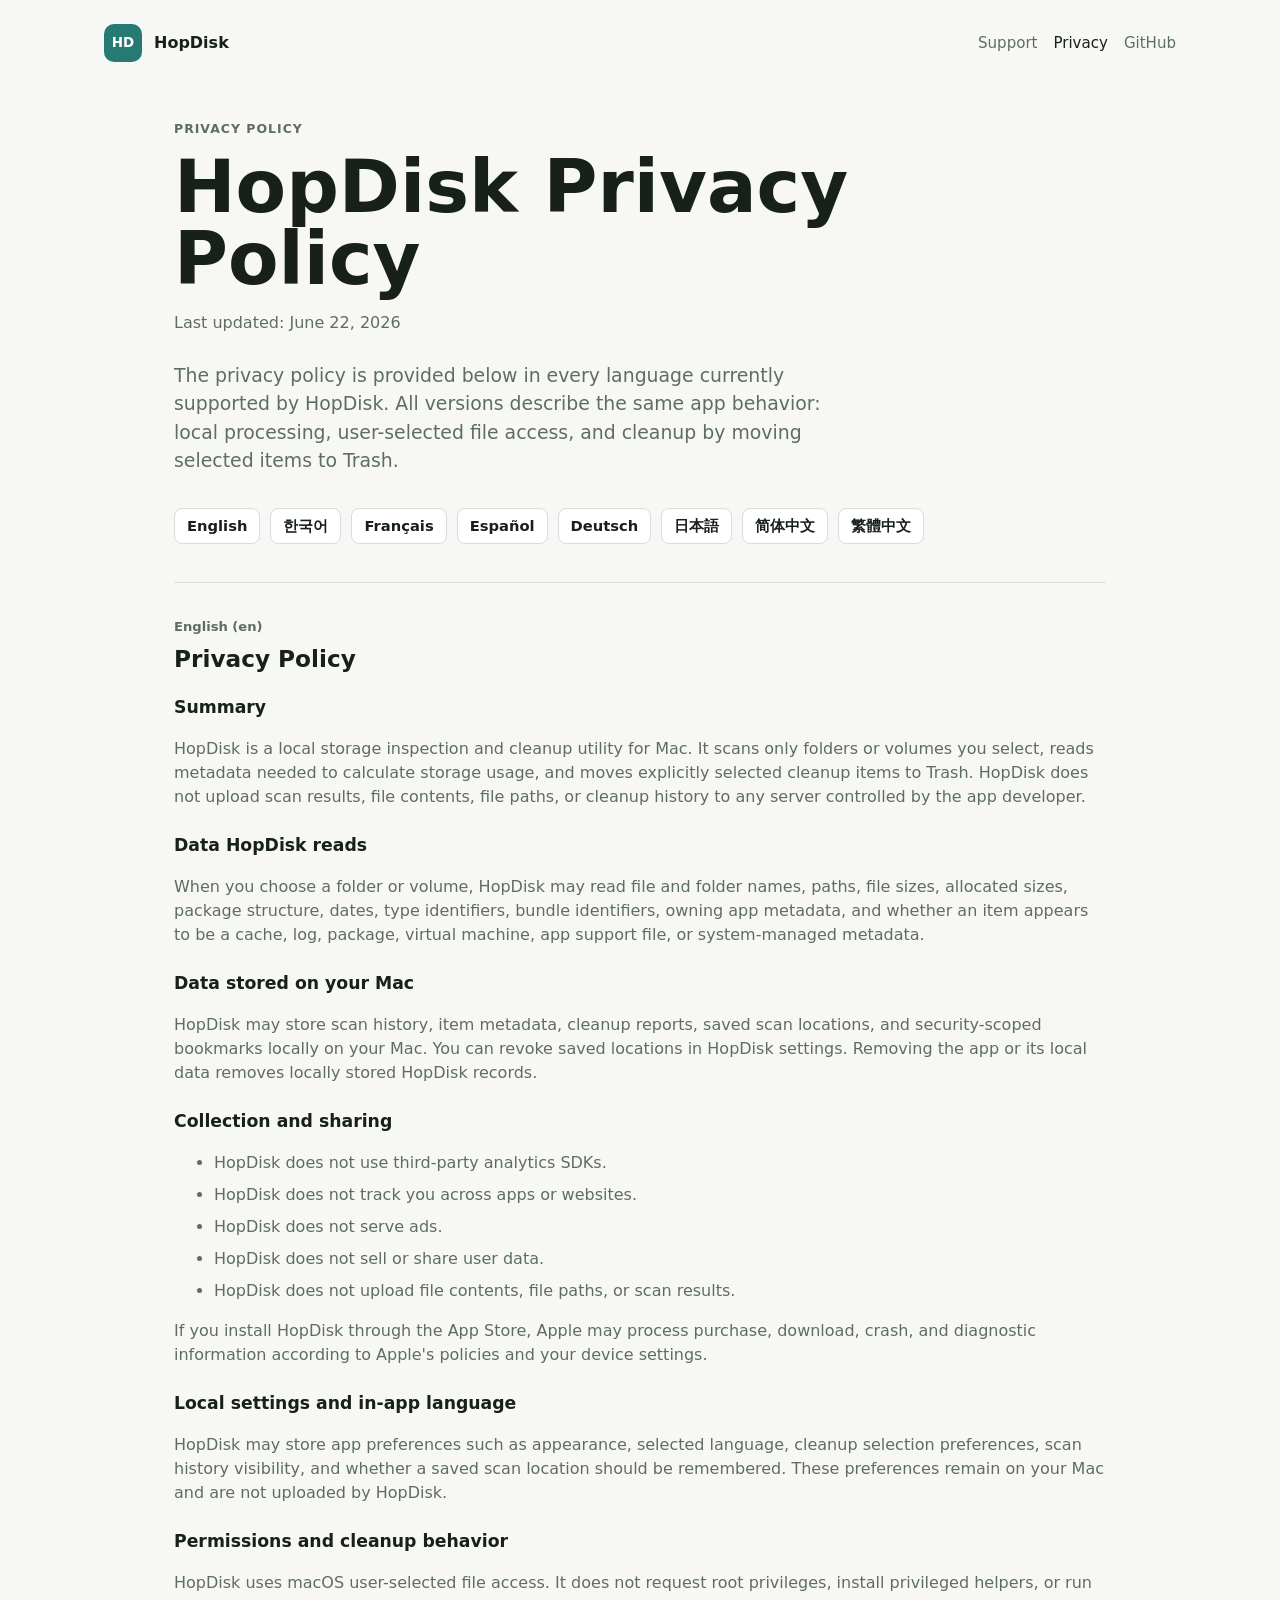
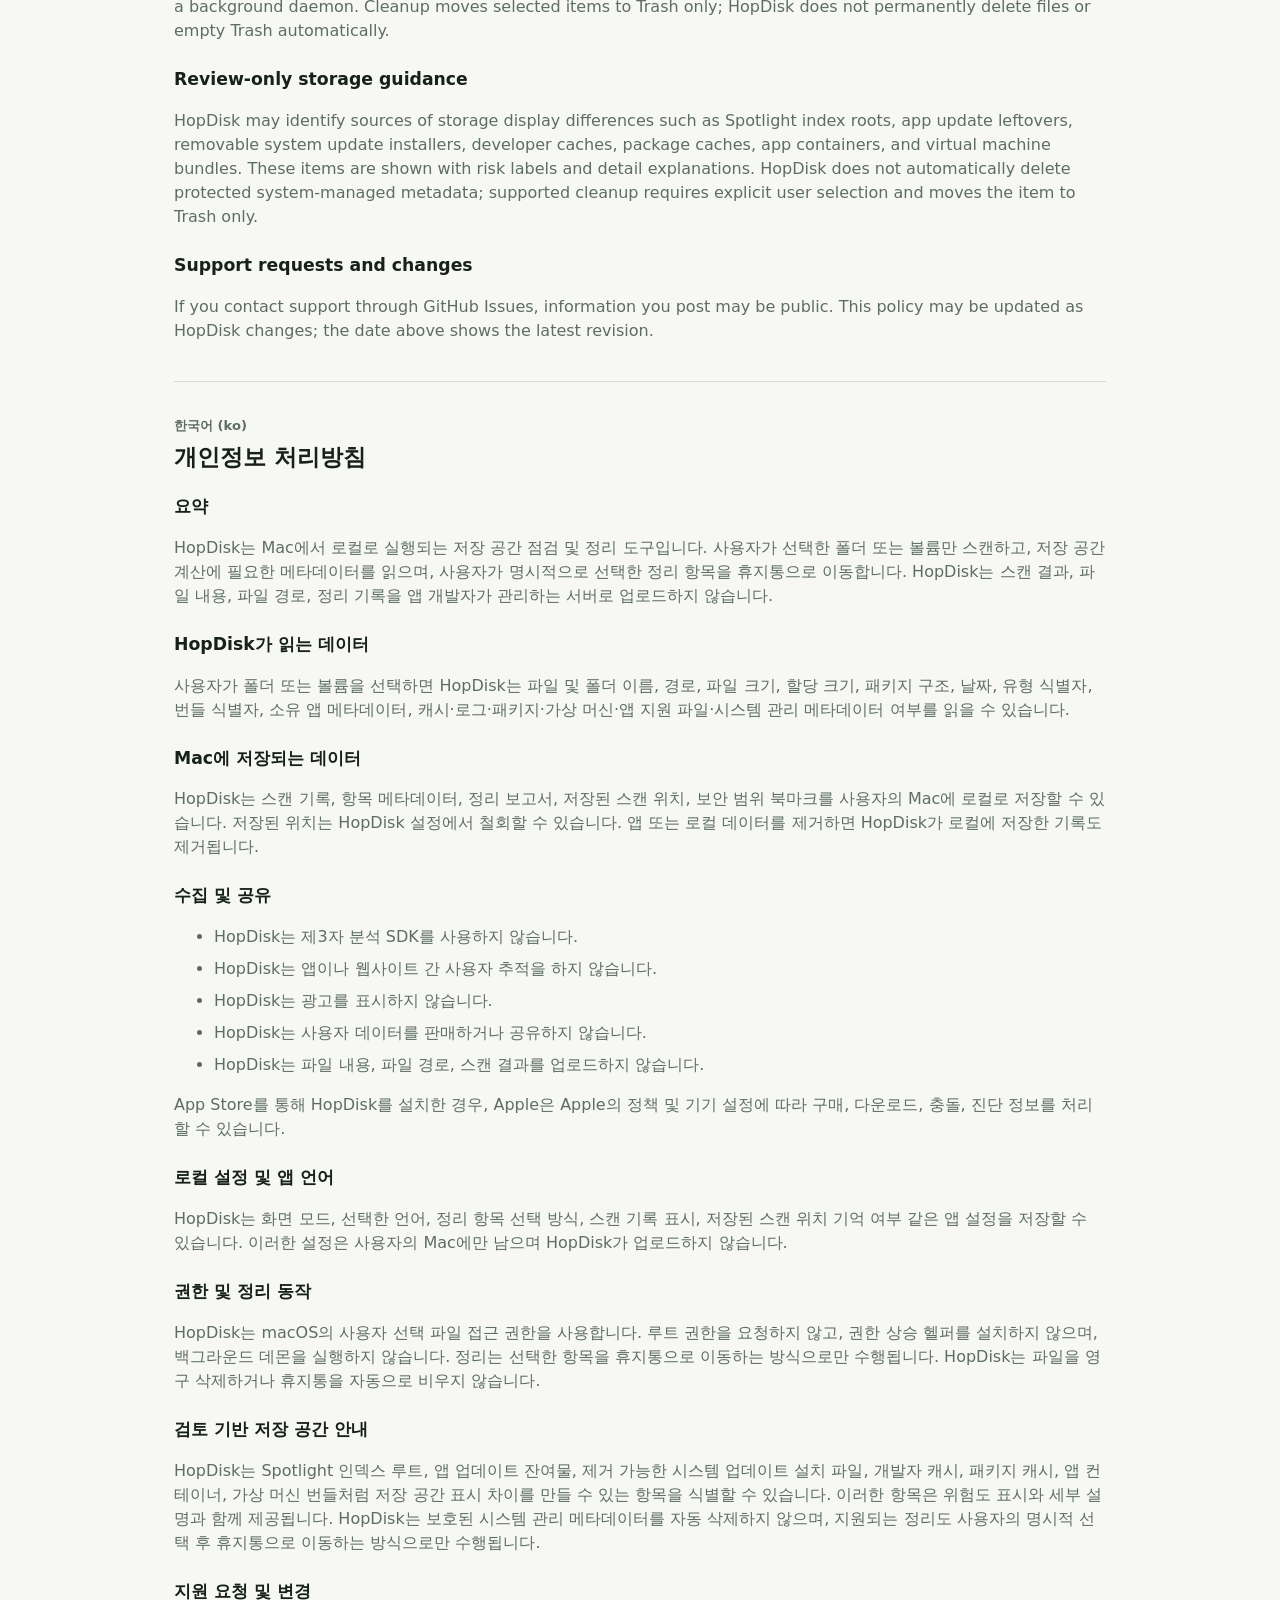
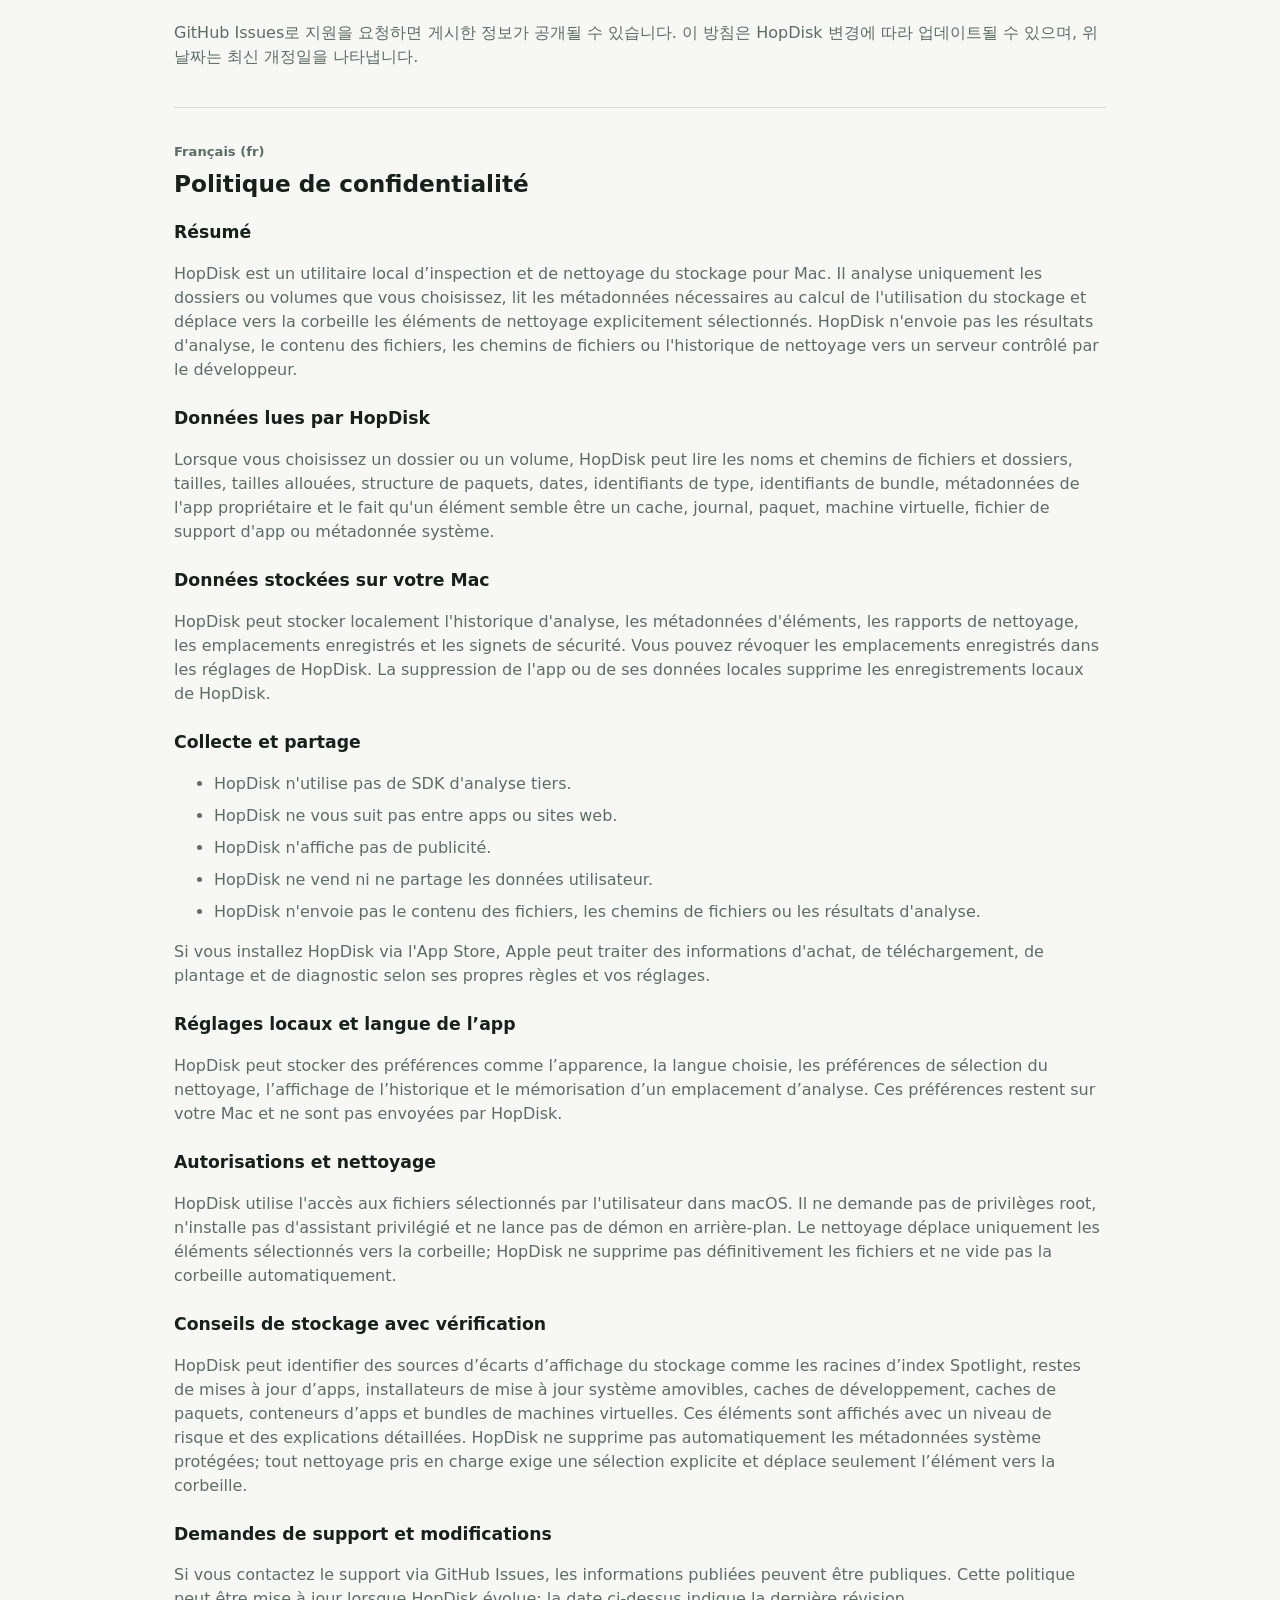
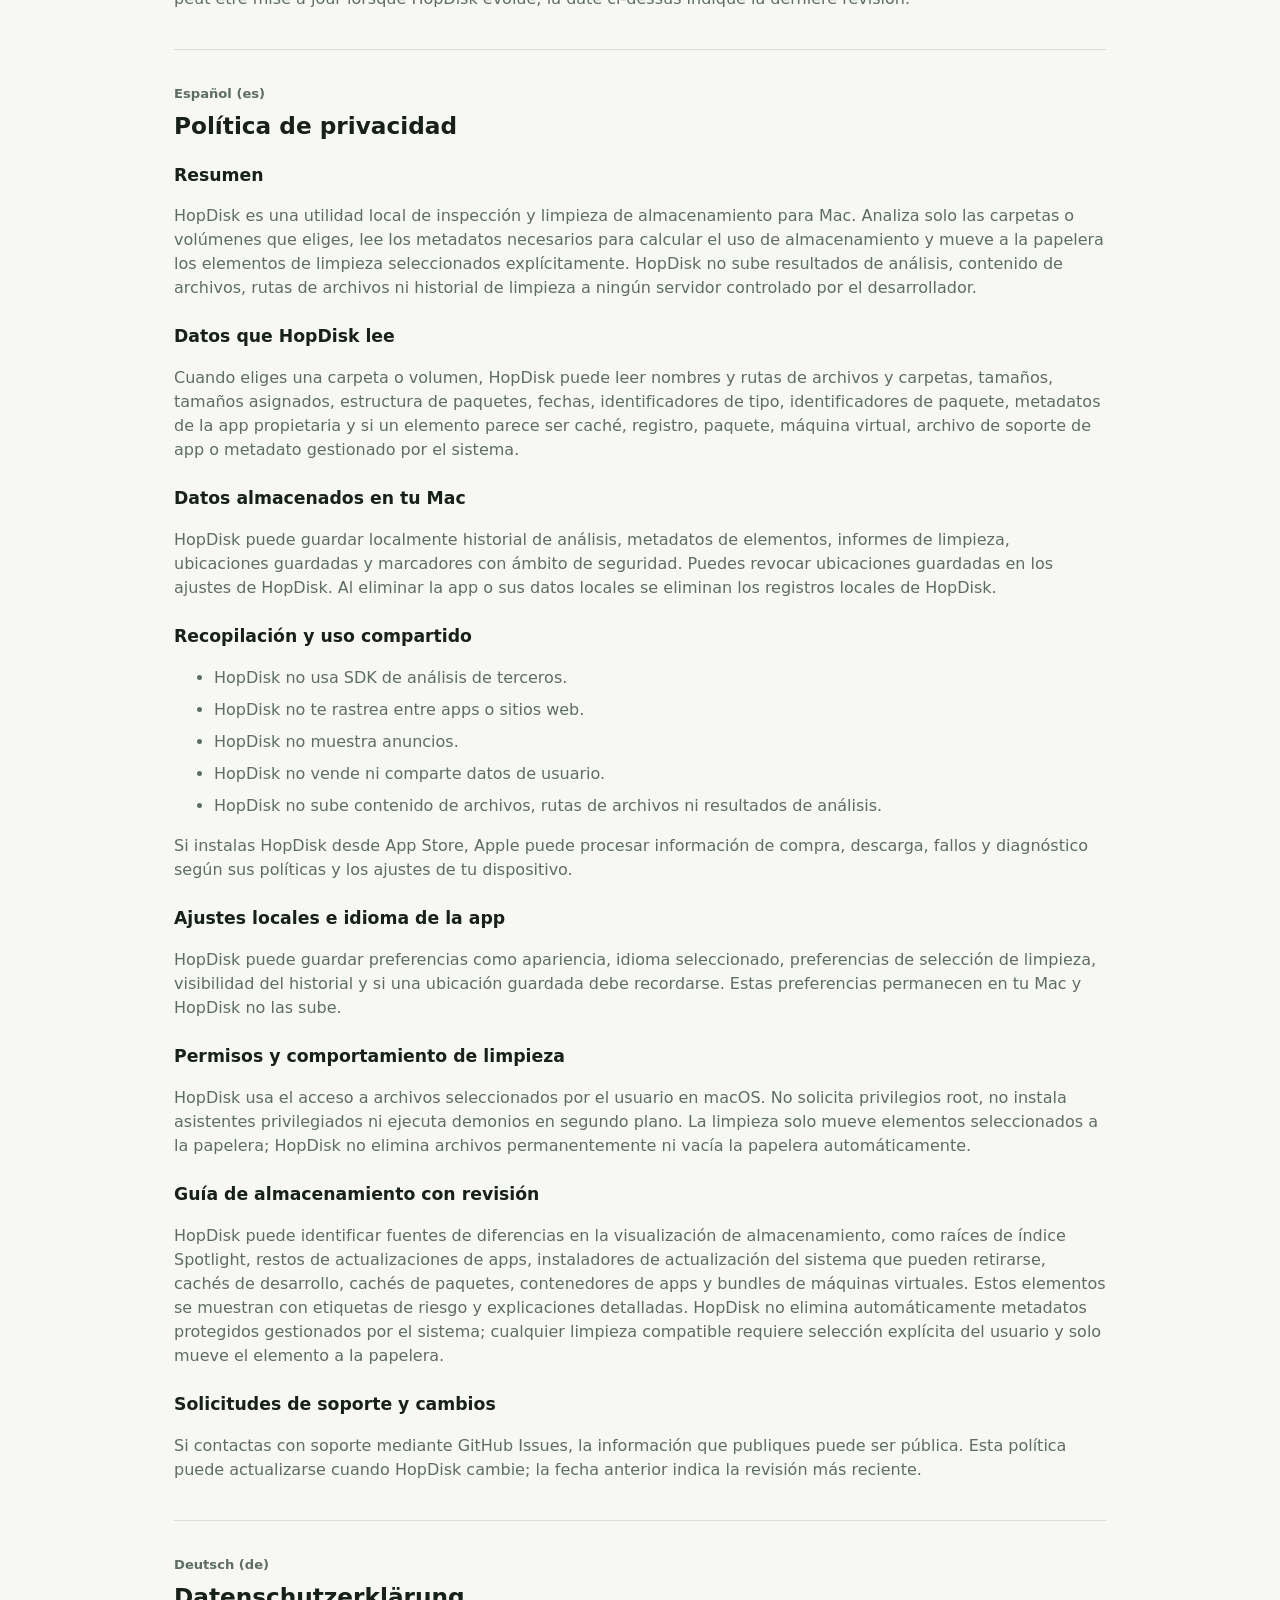
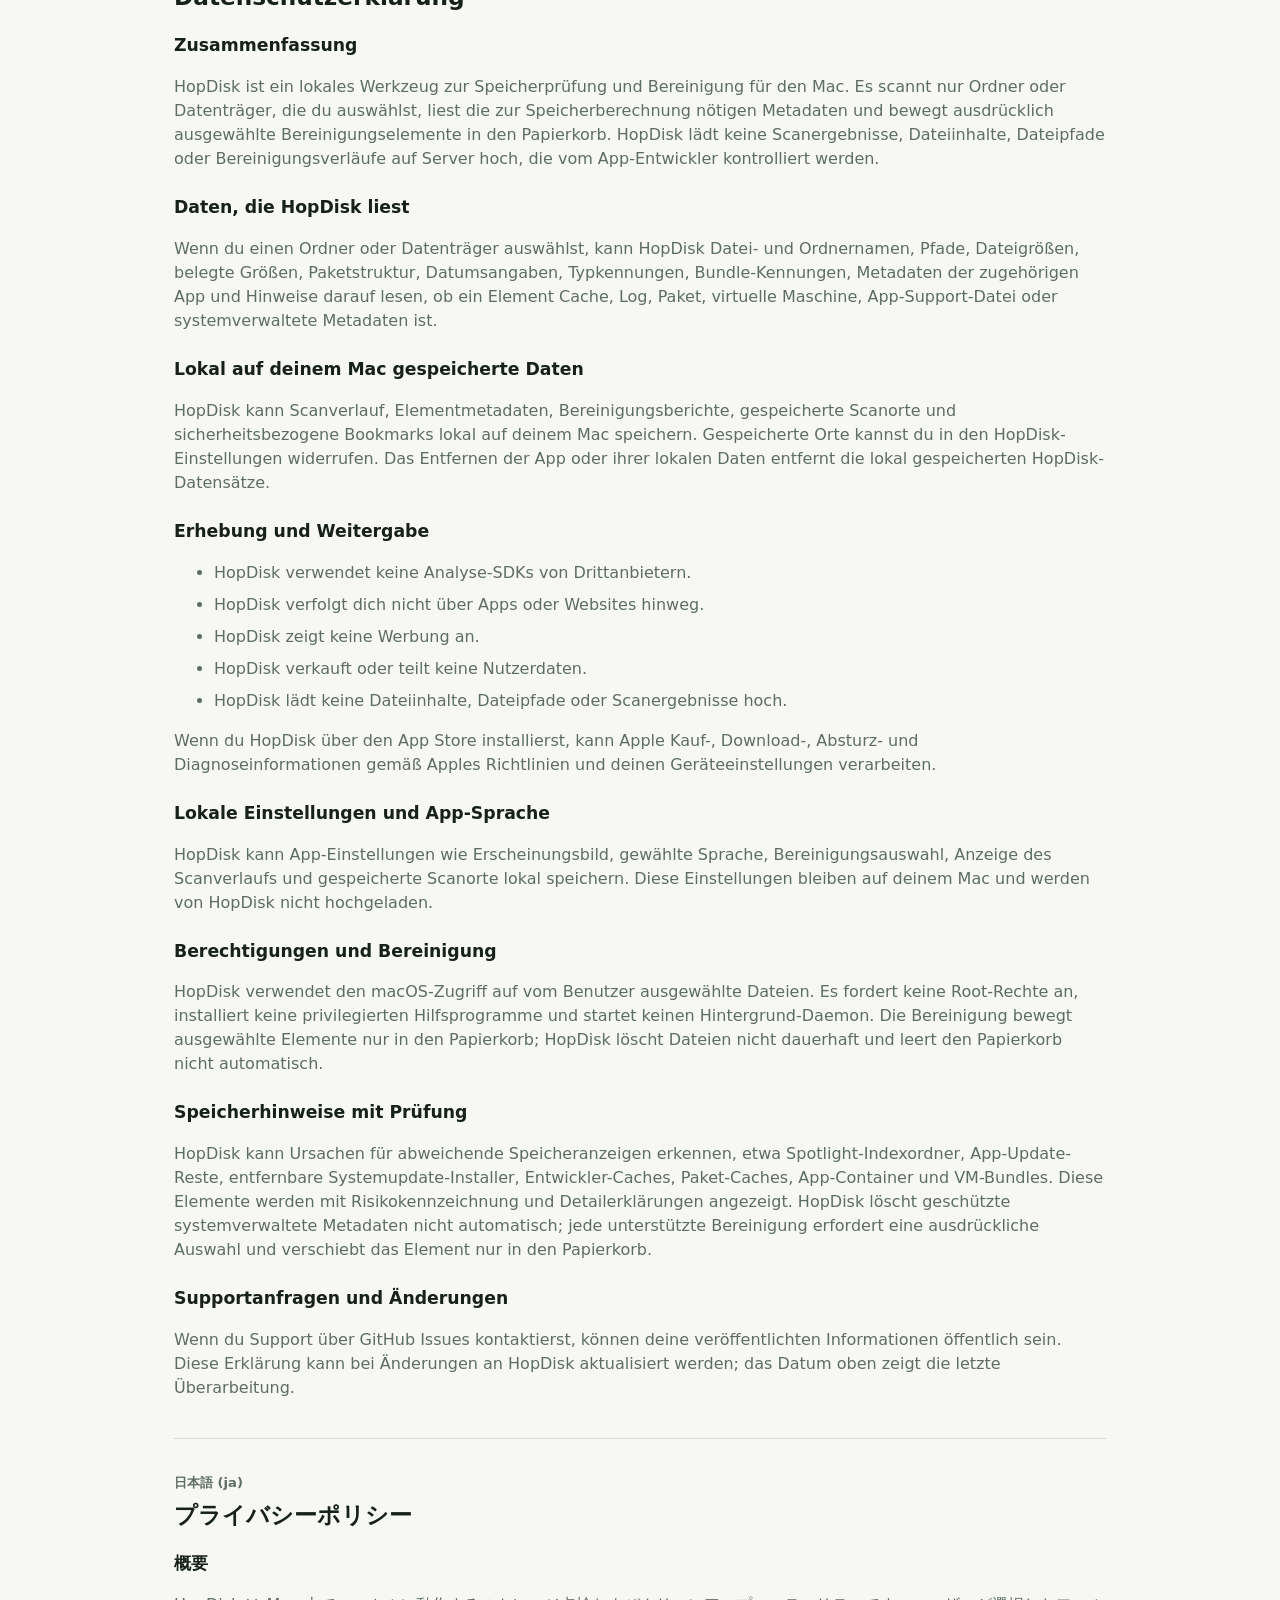
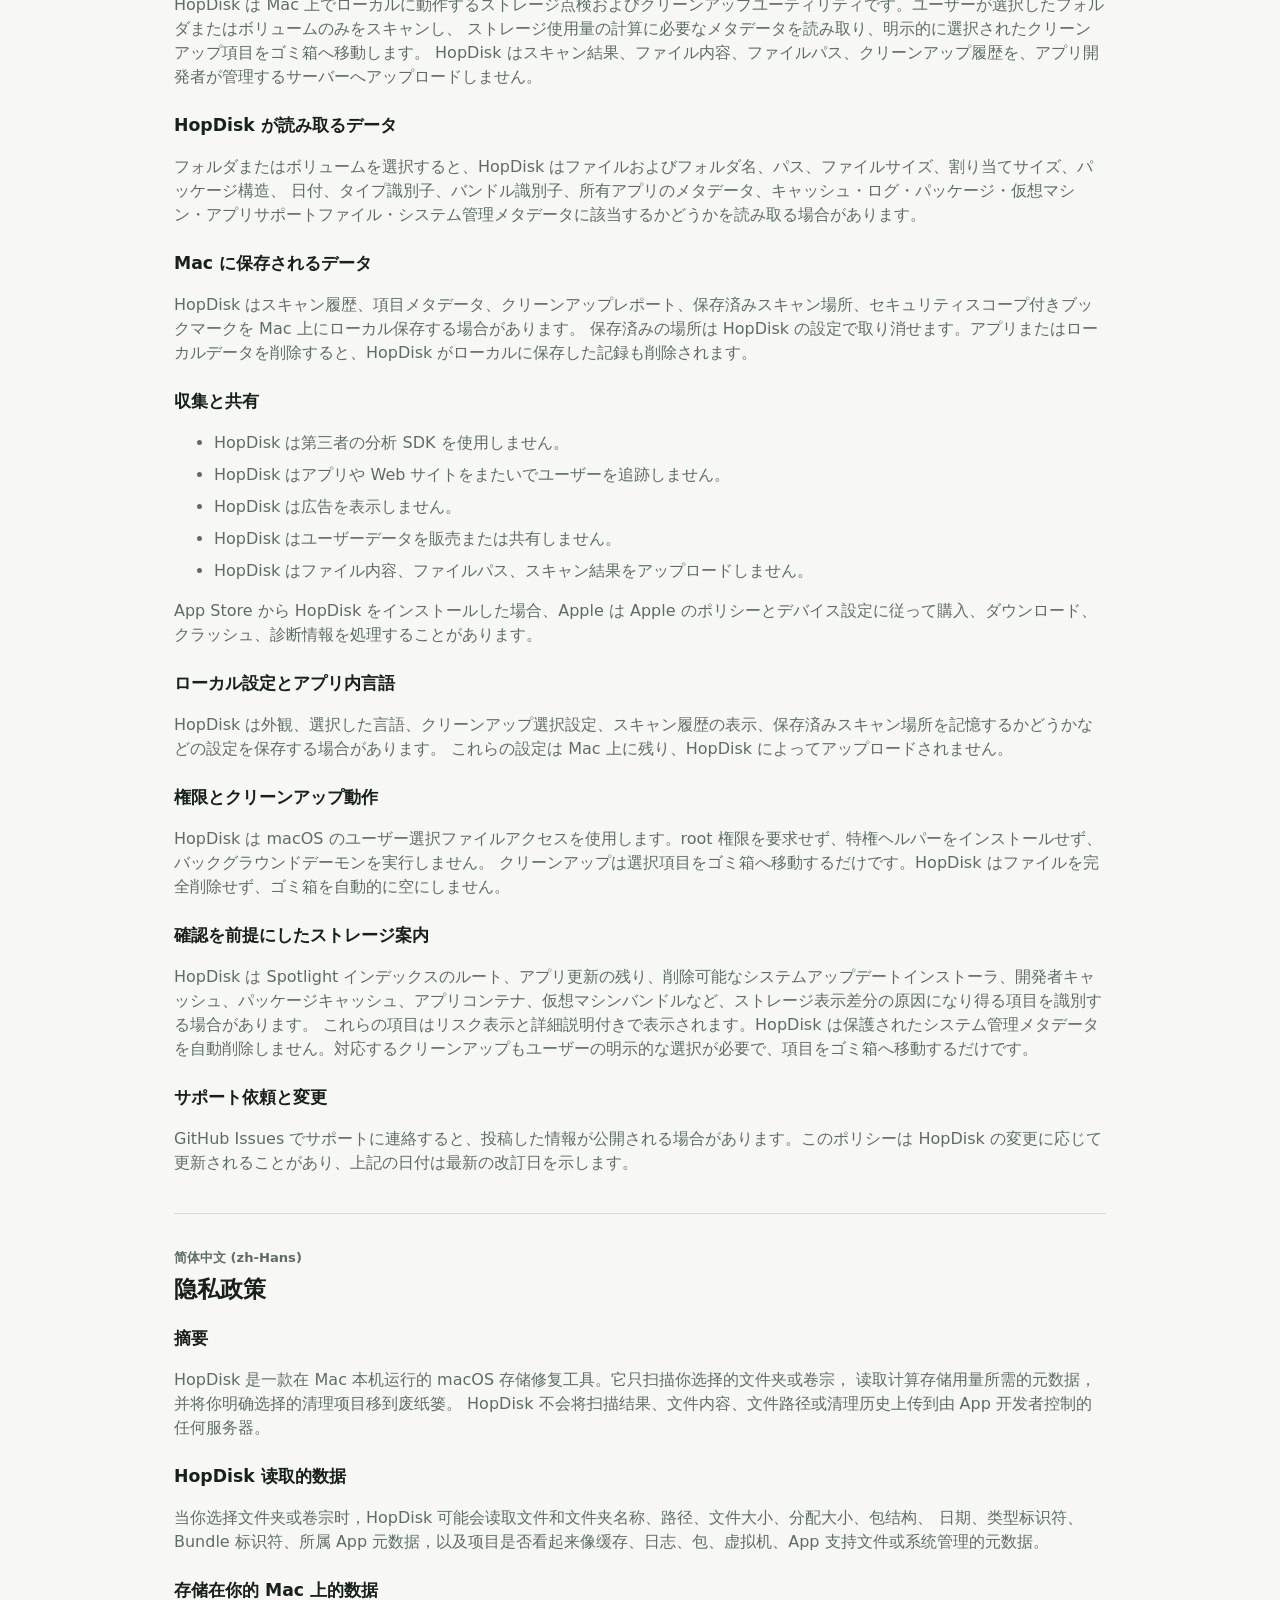
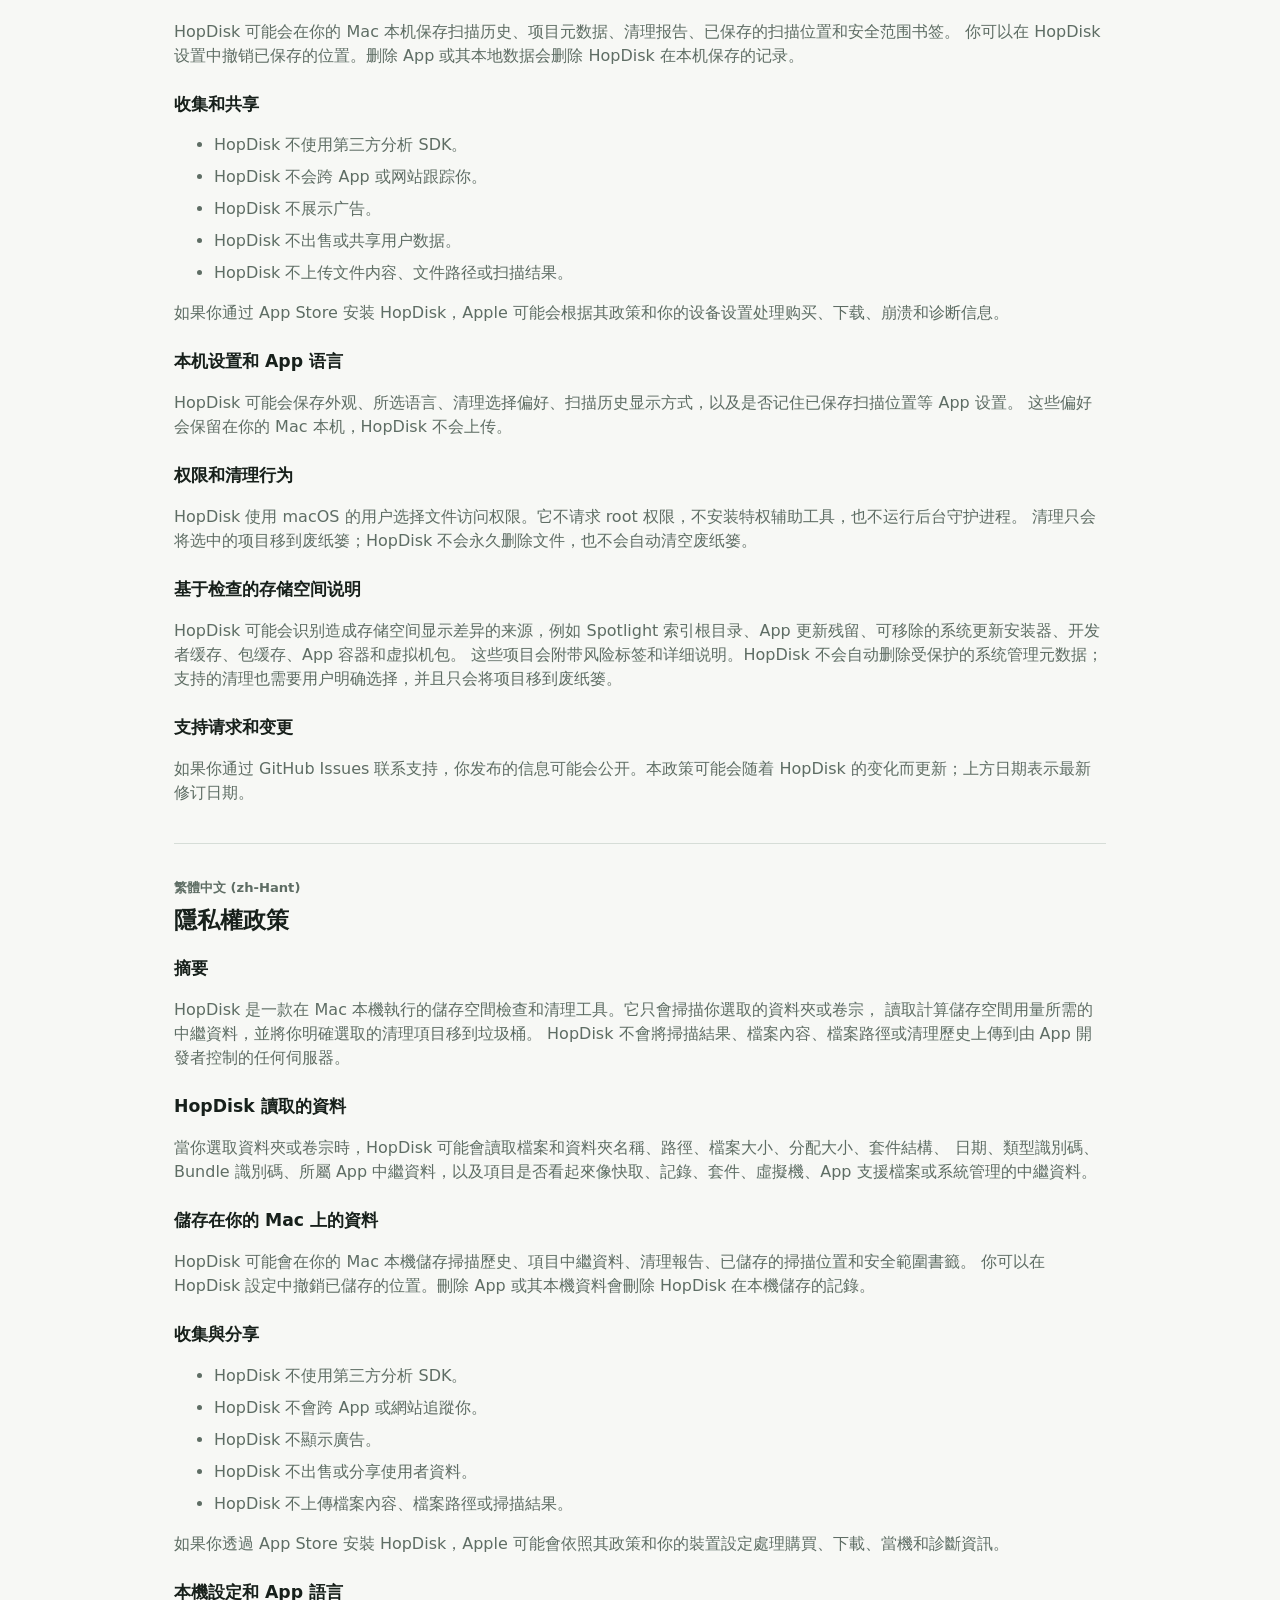
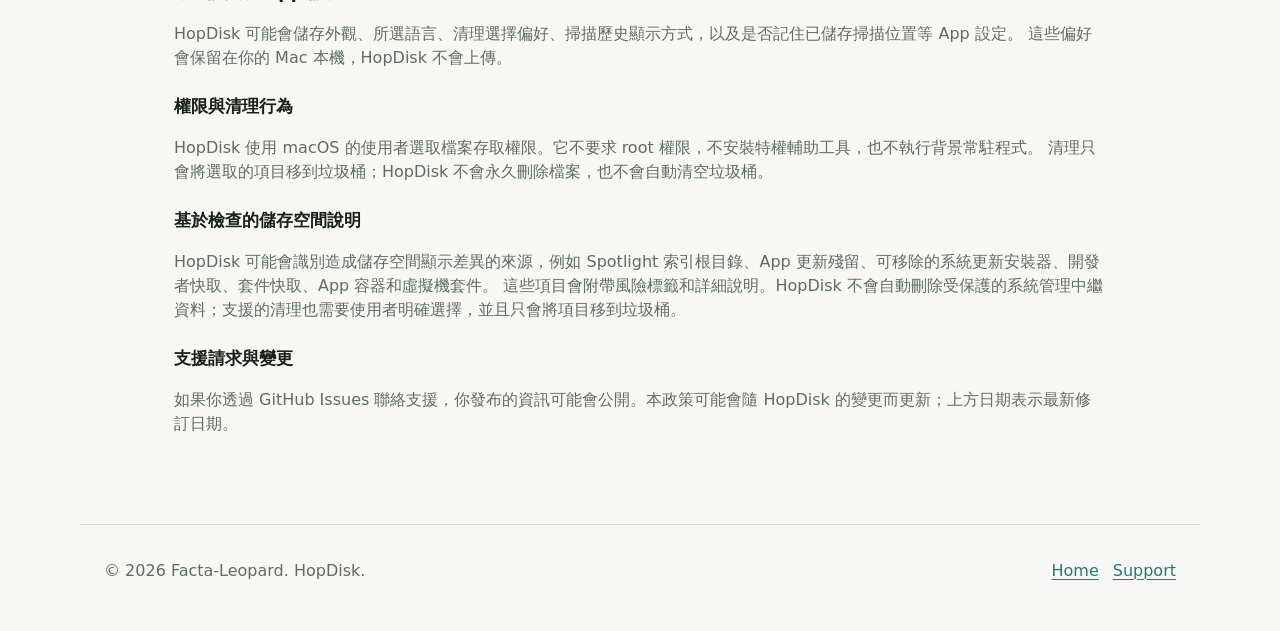
==== commit d36199a6: "Update HopDisk privacy guidance" ====
--- a/privacy.html
+++ b/privacy.html
@@ -23,7 +23,7 @@
   <main class="document localized-doc">
     <p class="eyebrow">Privacy Policy</p>
     <h1>HopDisk Privacy Policy</h1>
-    <p class="muted">Last updated: June 21, 2026</p>
+    <p class="muted">Last updated: June 22, 2026</p>
     <p class="lead">
       The privacy policy is provided below in every language currently supported by HopDisk.
       All versions describe the same app behavior: local processing, user-selected file access, and cleanup by moving selected items to Trash.
@@ -45,7 +45,7 @@
       <h2>Privacy Policy</h2>
       <h3>Summary</h3>
       <p>
-        HopDisk is a local macOS storage repair utility. It scans only folders or volumes you select, reads metadata needed to calculate storage usage,
+        HopDisk is a local storage inspection and cleanup utility for Mac. It scans only folders or volumes you select, reads metadata needed to calculate storage usage,
         and moves explicitly selected cleanup items to Trash. HopDisk does not upload scan results, file contents, file paths, or cleanup history to any server controlled by the app developer.
       </p>
       <h3>Data HopDisk reads</h3>
@@ -67,10 +67,20 @@
         <li>HopDisk does not upload file contents, file paths, or scan results.</li>
       </ul>
       <p>If you install HopDisk through the App Store, Apple may process purchase, download, crash, and diagnostic information according to Apple's policies and your device settings.</p>
+      <h3>Local settings and in-app language</h3>
+      <p>
+        HopDisk may store app preferences such as appearance, selected language, cleanup selection preferences, scan history visibility, and whether a saved scan location should be remembered.
+        These preferences remain on your Mac and are not uploaded by HopDisk.
+      </p>
       <h3>Permissions and cleanup behavior</h3>
       <p>
         HopDisk uses macOS user-selected file access. It does not request root privileges, install privileged helpers, or run a background daemon.
         Cleanup moves selected items to Trash only; HopDisk does not permanently delete files or empty Trash automatically.
+      </p>
+      <h3>Review-only storage guidance</h3>
+      <p>
+        HopDisk may identify sources of storage display differences such as Spotlight index roots, app update leftovers, removable system update installers, developer caches, package caches, app containers, and virtual machine bundles.
+        These items are shown with risk labels and detail explanations. HopDisk does not automatically delete protected system-managed metadata; supported cleanup requires explicit user selection and moves the item to Trash only.
       </p>
       <h3>Support requests and changes</h3>
       <p>
@@ -83,7 +93,7 @@
       <h2>개인정보 처리방침</h2>
       <h3>요약</h3>
       <p>
-        HopDisk는 Mac에서 로컬로 실행되는 macOS 저장 공간 복구 도구입니다. 사용자가 선택한 폴더 또는 볼륨만 스캔하고,
+        HopDisk는 Mac에서 로컬로 실행되는 저장 공간 점검 및 정리 도구입니다. 사용자가 선택한 폴더 또는 볼륨만 스캔하고,
         저장 공간 계산에 필요한 메타데이터를 읽으며, 사용자가 명시적으로 선택한 정리 항목을 휴지통으로 이동합니다.
         HopDisk는 스캔 결과, 파일 내용, 파일 경로, 정리 기록을 앱 개발자가 관리하는 서버로 업로드하지 않습니다.
       </p>
@@ -106,10 +116,20 @@
         <li>HopDisk는 파일 내용, 파일 경로, 스캔 결과를 업로드하지 않습니다.</li>
       </ul>
       <p>App Store를 통해 HopDisk를 설치한 경우, Apple은 Apple의 정책 및 기기 설정에 따라 구매, 다운로드, 충돌, 진단 정보를 처리할 수 있습니다.</p>
+      <h3>로컬 설정 및 앱 언어</h3>
+      <p>
+        HopDisk는 화면 모드, 선택한 언어, 정리 항목 선택 방식, 스캔 기록 표시, 저장된 스캔 위치 기억 여부 같은 앱 설정을 저장할 수 있습니다.
+        이러한 설정은 사용자의 Mac에만 남으며 HopDisk가 업로드하지 않습니다.
+      </p>
       <h3>권한 및 정리 동작</h3>
       <p>
         HopDisk는 macOS의 사용자 선택 파일 접근 권한을 사용합니다. 루트 권한을 요청하지 않고, 권한 상승 헬퍼를 설치하지 않으며, 백그라운드 데몬을 실행하지 않습니다.
         정리는 선택한 항목을 휴지통으로 이동하는 방식으로만 수행됩니다. HopDisk는 파일을 영구 삭제하거나 휴지통을 자동으로 비우지 않습니다.
+      </p>
+      <h3>검토 기반 저장 공간 안내</h3>
+      <p>
+        HopDisk는 Spotlight 인덱스 루트, 앱 업데이트 잔여물, 제거 가능한 시스템 업데이트 설치 파일, 개발자 캐시, 패키지 캐시, 앱 컨테이너, 가상 머신 번들처럼 저장 공간 표시 차이를 만들 수 있는 항목을 식별할 수 있습니다.
+        이러한 항목은 위험도 표시와 세부 설명과 함께 제공됩니다. HopDisk는 보호된 시스템 관리 메타데이터를 자동 삭제하지 않으며, 지원되는 정리도 사용자의 명시적 선택 후 휴지통으로 이동하는 방식으로만 수행됩니다.
       </p>
       <h3>지원 요청 및 변경</h3>
       <p>
@@ -122,7 +142,7 @@
       <h2>Politique de confidentialité</h2>
       <h3>Résumé</h3>
       <p>
-        HopDisk est un utilitaire local de réparation du stockage pour macOS. Il analyse uniquement les dossiers ou volumes que vous choisissez,
+        HopDisk est un utilitaire local d’inspection et de nettoyage du stockage pour Mac. Il analyse uniquement les dossiers ou volumes que vous choisissez,
         lit les métadonnées nécessaires au calcul de l'utilisation du stockage et déplace vers la corbeille les éléments de nettoyage explicitement sélectionnés.
         HopDisk n'envoie pas les résultats d'analyse, le contenu des fichiers, les chemins de fichiers ou l'historique de nettoyage vers un serveur contrôlé par le développeur.
       </p>
@@ -145,10 +165,20 @@
         <li>HopDisk n'envoie pas le contenu des fichiers, les chemins de fichiers ou les résultats d'analyse.</li>
       </ul>
       <p>Si vous installez HopDisk via l'App Store, Apple peut traiter des informations d'achat, de téléchargement, de plantage et de diagnostic selon ses propres règles et vos réglages.</p>
+      <h3>Réglages locaux et langue de l’app</h3>
+      <p>
+        HopDisk peut stocker des préférences comme l’apparence, la langue choisie, les préférences de sélection du nettoyage, l’affichage de l’historique et le mémorisation d’un emplacement d’analyse.
+        Ces préférences restent sur votre Mac et ne sont pas envoyées par HopDisk.
+      </p>
       <h3>Autorisations et nettoyage</h3>
       <p>
         HopDisk utilise l'accès aux fichiers sélectionnés par l'utilisateur dans macOS. Il ne demande pas de privilèges root, n'installe pas d'assistant privilégié et ne lance pas de démon en arrière-plan.
         Le nettoyage déplace uniquement les éléments sélectionnés vers la corbeille; HopDisk ne supprime pas définitivement les fichiers et ne vide pas la corbeille automatiquement.
+      </p>
+      <h3>Conseils de stockage avec vérification</h3>
+      <p>
+        HopDisk peut identifier des sources d’écarts d’affichage du stockage comme les racines d’index Spotlight, restes de mises à jour d’apps, installateurs de mise à jour système amovibles, caches de développement, caches de paquets, conteneurs d’apps et bundles de machines virtuelles.
+        Ces éléments sont affichés avec un niveau de risque et des explications détaillées. HopDisk ne supprime pas automatiquement les métadonnées système protégées; tout nettoyage pris en charge exige une sélection explicite et déplace seulement l’élément vers la corbeille.
       </p>
       <h3>Demandes de support et modifications</h3>
       <p>
@@ -161,7 +191,7 @@
       <h2>Política de privacidad</h2>
       <h3>Resumen</h3>
       <p>
-        HopDisk es una utilidad local de reparación de almacenamiento para macOS. Analiza solo las carpetas o volúmenes que eliges,
+        HopDisk es una utilidad local de inspección y limpieza de almacenamiento para Mac. Analiza solo las carpetas o volúmenes que eliges,
         lee los metadatos necesarios para calcular el uso de almacenamiento y mueve a la papelera los elementos de limpieza seleccionados explícitamente.
         HopDisk no sube resultados de análisis, contenido de archivos, rutas de archivos ni historial de limpieza a ningún servidor controlado por el desarrollador.
       </p>
@@ -184,10 +214,20 @@
         <li>HopDisk no sube contenido de archivos, rutas de archivos ni resultados de análisis.</li>
       </ul>
       <p>Si instalas HopDisk desde App Store, Apple puede procesar información de compra, descarga, fallos y diagnóstico según sus políticas y los ajustes de tu dispositivo.</p>
+      <h3>Ajustes locales e idioma de la app</h3>
+      <p>
+        HopDisk puede guardar preferencias como apariencia, idioma seleccionado, preferencias de selección de limpieza, visibilidad del historial y si una ubicación guardada debe recordarse.
+        Estas preferencias permanecen en tu Mac y HopDisk no las sube.
+      </p>
       <h3>Permisos y comportamiento de limpieza</h3>
       <p>
         HopDisk usa el acceso a archivos seleccionados por el usuario en macOS. No solicita privilegios root, no instala asistentes privilegiados ni ejecuta demonios en segundo plano.
         La limpieza solo mueve elementos seleccionados a la papelera; HopDisk no elimina archivos permanentemente ni vacía la papelera automáticamente.
+      </p>
+      <h3>Guía de almacenamiento con revisión</h3>
+      <p>
+        HopDisk puede identificar fuentes de diferencias en la visualización de almacenamiento, como raíces de índice Spotlight, restos de actualizaciones de apps, instaladores de actualización del sistema que pueden retirarse, cachés de desarrollo, cachés de paquetes, contenedores de apps y bundles de máquinas virtuales.
+        Estos elementos se muestran con etiquetas de riesgo y explicaciones detalladas. HopDisk no elimina automáticamente metadatos protegidos gestionados por el sistema; cualquier limpieza compatible requiere selección explícita del usuario y solo mueve el elemento a la papelera.
       </p>
       <h3>Solicitudes de soporte y cambios</h3>
       <p>
@@ -200,7 +240,7 @@
       <h2>Datenschutzerklärung</h2>
       <h3>Zusammenfassung</h3>
       <p>
-        HopDisk ist ein lokales macOS-Werkzeug zur Speicherreparatur. Es scannt nur Ordner oder Datenträger, die du auswählst,
+        HopDisk ist ein lokales Werkzeug zur Speicherprüfung und Bereinigung für den Mac. Es scannt nur Ordner oder Datenträger, die du auswählst,
         liest die zur Speicherberechnung nötigen Metadaten und bewegt ausdrücklich ausgewählte Bereinigungselemente in den Papierkorb.
         HopDisk lädt keine Scanergebnisse, Dateiinhalte, Dateipfade oder Bereinigungsverläufe auf Server hoch, die vom App-Entwickler kontrolliert werden.
       </p>
@@ -223,10 +263,20 @@
         <li>HopDisk lädt keine Dateiinhalte, Dateipfade oder Scanergebnisse hoch.</li>
       </ul>
       <p>Wenn du HopDisk über den App Store installierst, kann Apple Kauf-, Download-, Absturz- und Diagnoseinformationen gemäß Apples Richtlinien und deinen Geräteeinstellungen verarbeiten.</p>
+      <h3>Lokale Einstellungen und App-Sprache</h3>
+      <p>
+        HopDisk kann App-Einstellungen wie Erscheinungsbild, gewählte Sprache, Bereinigungsauswahl, Anzeige des Scanverlaufs und gespeicherte Scanorte lokal speichern.
+        Diese Einstellungen bleiben auf deinem Mac und werden von HopDisk nicht hochgeladen.
+      </p>
       <h3>Berechtigungen und Bereinigung</h3>
       <p>
         HopDisk verwendet den macOS-Zugriff auf vom Benutzer ausgewählte Dateien. Es fordert keine Root-Rechte an, installiert keine privilegierten Hilfsprogramme und startet keinen Hintergrund-Daemon.
         Die Bereinigung bewegt ausgewählte Elemente nur in den Papierkorb; HopDisk löscht Dateien nicht dauerhaft und leert den Papierkorb nicht automatisch.
+      </p>
+      <h3>Speicherhinweise mit Prüfung</h3>
+      <p>
+        HopDisk kann Ursachen für abweichende Speicheranzeigen erkennen, etwa Spotlight-Indexordner, App-Update-Reste, entfernbare Systemupdate-Installer, Entwickler-Caches, Paket-Caches, App-Container und VM-Bundles.
+        Diese Elemente werden mit Risikokennzeichnung und Detailerklärungen angezeigt. HopDisk löscht geschützte systemverwaltete Metadaten nicht automatisch; jede unterstützte Bereinigung erfordert eine ausdrückliche Auswahl und verschiebt das Element nur in den Papierkorb.
       </p>
       <h3>Supportanfragen und Änderungen</h3>
       <p>
@@ -239,7 +289,7 @@
       <h2>プライバシーポリシー</h2>
       <h3>概要</h3>
       <p>
-        HopDisk は Mac 上でローカルに動作する macOS ストレージ修復ユーティリティです。ユーザーが選択したフォルダまたはボリュームのみをスキャンし、
+        HopDisk は Mac 上でローカルに動作するストレージ点検およびクリーンアップユーティリティです。ユーザーが選択したフォルダまたはボリュームのみをスキャンし、
         ストレージ使用量の計算に必要なメタデータを読み取り、明示的に選択されたクリーンアップ項目をゴミ箱へ移動します。
         HopDisk はスキャン結果、ファイル内容、ファイルパス、クリーンアップ履歴を、アプリ開発者が管理するサーバーへアップロードしません。
       </p>
@@ -262,10 +312,20 @@
         <li>HopDisk はファイル内容、ファイルパス、スキャン結果をアップロードしません。</li>
       </ul>
       <p>App Store から HopDisk をインストールした場合、Apple は Apple のポリシーとデバイス設定に従って購入、ダウンロード、クラッシュ、診断情報を処理することがあります。</p>
+      <h3>ローカル設定とアプリ内言語</h3>
+      <p>
+        HopDisk は外観、選択した言語、クリーンアップ選択設定、スキャン履歴の表示、保存済みスキャン場所を記憶するかどうかなどの設定を保存する場合があります。
+        これらの設定は Mac 上に残り、HopDisk によってアップロードされません。
+      </p>
       <h3>権限とクリーンアップ動作</h3>
       <p>
         HopDisk は macOS のユーザー選択ファイルアクセスを使用します。root 権限を要求せず、特権ヘルパーをインストールせず、バックグラウンドデーモンを実行しません。
         クリーンアップは選択項目をゴミ箱へ移動するだけです。HopDisk はファイルを完全削除せず、ゴミ箱を自動的に空にしません。
+      </p>
+      <h3>確認を前提にしたストレージ案内</h3>
+      <p>
+        HopDisk は Spotlight インデックスのルート、アプリ更新の残り、削除可能なシステムアップデートインストーラ、開発者キャッシュ、パッケージキャッシュ、アプリコンテナ、仮想マシンバンドルなど、ストレージ表示差分の原因になり得る項目を識別する場合があります。
+        これらの項目はリスク表示と詳細説明付きで表示されます。HopDisk は保護されたシステム管理メタデータを自動削除しません。対応するクリーンアップもユーザーの明示的な選択が必要で、項目をゴミ箱へ移動するだけです。
       </p>
       <h3>サポート依頼と変更</h3>
       <p>
@@ -301,10 +361,20 @@
         <li>HopDisk 不上传文件内容、文件路径或扫描结果。</li>
       </ul>
       <p>如果你通过 App Store 安装 HopDisk，Apple 可能会根据其政策和你的设备设置处理购买、下载、崩溃和诊断信息。</p>
+      <h3>本机设置和 App 语言</h3>
+      <p>
+        HopDisk 可能会保存外观、所选语言、清理选择偏好、扫描历史显示方式，以及是否记住已保存扫描位置等 App 设置。
+        这些偏好会保留在你的 Mac 本机，HopDisk 不会上传。
+      </p>
       <h3>权限和清理行为</h3>
       <p>
         HopDisk 使用 macOS 的用户选择文件访问权限。它不请求 root 权限，不安装特权辅助工具，也不运行后台守护进程。
         清理只会将选中的项目移到废纸篓；HopDisk 不会永久删除文件，也不会自动清空废纸篓。
+      </p>
+      <h3>基于检查的存储空间说明</h3>
+      <p>
+        HopDisk 可能会识别造成存储空间显示差异的来源，例如 Spotlight 索引根目录、App 更新残留、可移除的系统更新安装器、开发者缓存、包缓存、App 容器和虚拟机包。
+        这些项目会附带风险标签和详细说明。HopDisk 不会自动删除受保护的系统管理元数据；支持的清理也需要用户明确选择，并且只会将项目移到废纸篓。
       </p>
       <h3>支持请求和变更</h3>
       <p>
@@ -317,7 +387,7 @@
       <h2>隱私權政策</h2>
       <h3>摘要</h3>
       <p>
-        HopDisk 是一款在 Mac 本機執行的 macOS 儲存空間修復工具。它只會掃描你選取的資料夾或卷宗，
+        HopDisk 是一款在 Mac 本機執行的儲存空間檢查和清理工具。它只會掃描你選取的資料夾或卷宗，
         讀取計算儲存空間用量所需的中繼資料，並將你明確選取的清理項目移到垃圾桶。
         HopDisk 不會將掃描結果、檔案內容、檔案路徑或清理歷史上傳到由 App 開發者控制的任何伺服器。
       </p>
@@ -340,10 +410,20 @@
         <li>HopDisk 不上傳檔案內容、檔案路徑或掃描結果。</li>
       </ul>
       <p>如果你透過 App Store 安裝 HopDisk，Apple 可能會依照其政策和你的裝置設定處理購買、下載、當機和診斷資訊。</p>
+      <h3>本機設定和 App 語言</h3>
+      <p>
+        HopDisk 可能會儲存外觀、所選語言、清理選擇偏好、掃描歷史顯示方式，以及是否記住已儲存掃描位置等 App 設定。
+        這些偏好會保留在你的 Mac 本機，HopDisk 不會上傳。
+      </p>
       <h3>權限與清理行為</h3>
       <p>
         HopDisk 使用 macOS 的使用者選取檔案存取權限。它不要求 root 權限，不安裝特權輔助工具，也不執行背景常駐程式。
         清理只會將選取的項目移到垃圾桶；HopDisk 不會永久刪除檔案，也不會自動清空垃圾桶。
+      </p>
+      <h3>基於檢查的儲存空間說明</h3>
+      <p>
+        HopDisk 可能會識別造成儲存空間顯示差異的來源，例如 Spotlight 索引根目錄、App 更新殘留、可移除的系統更新安裝器、開發者快取、套件快取、App 容器和虛擬機套件。
+        這些項目會附帶風險標籤和詳細說明。HopDisk 不會自動刪除受保護的系統管理中繼資料；支援的清理也需要使用者明確選擇，並且只會將項目移到垃圾桶。
       </p>
       <h3>支援請求與變更</h3>
       <p>
